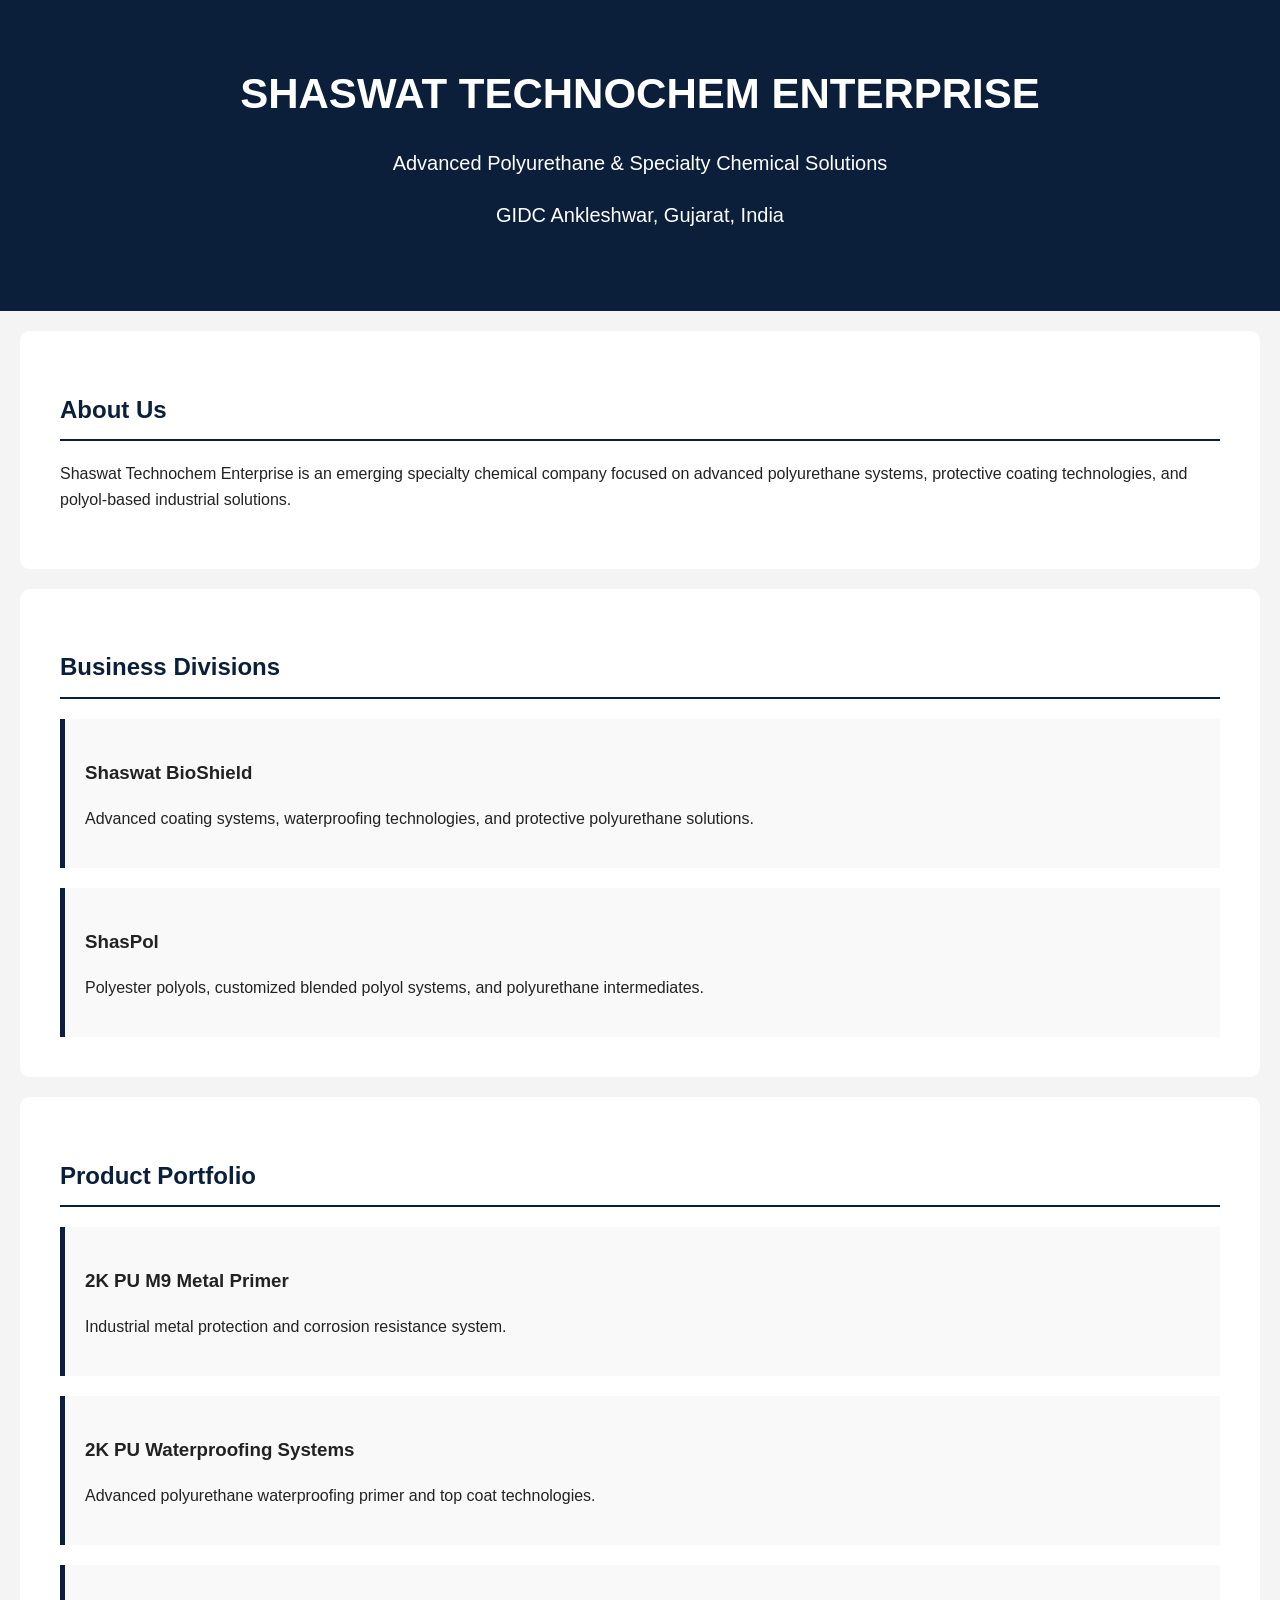
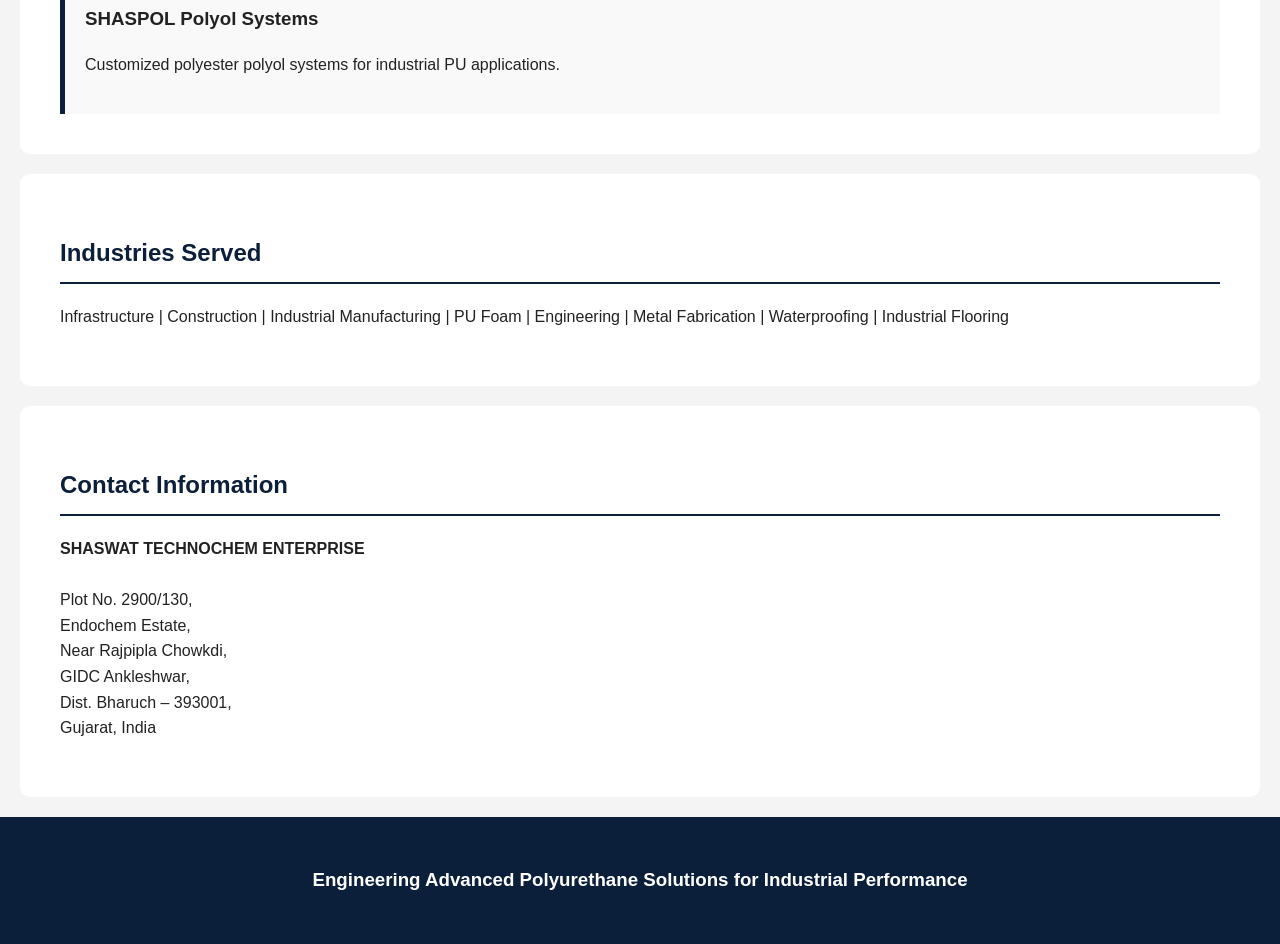
==== index.html @ c18d3f1e "Create index.html" ====
<!DOCTYPE html>
<html lang="en">
<head>
<meta charset="UTF-8">
<meta name="viewport" content="width=device-width, initial-scale=1.0">
<title>SHASWAT TECHNOCHEM ENTERPRISE</title>

<style>

body{
font-family:Arial,sans-serif;
margin:0;
padding:0;
background:#f4f4f4;
color:#222;
line-height:1.6;
}

header{
background:#0b1f3a;
color:white;
padding:60px 20px;
text-align:center;
}

header h1{
font-size:42px;
margin:0;
}

header p{
font-size:20px;
}

section{
background:white;
margin:20px;
padding:40px;
border-radius:10px;
}

h2{
color:#0b1f3a;
border-bottom:2px solid #0b1f3a;
padding-bottom:10px;
}

.card{
background:#f9f9f9;
padding:20px;
margin-top:20px;
border-left:5px solid #0b1f3a;
}

footer{
background:#0b1f3a;
color:white;
text-align:center;
padding:30px;
margin-top:20px;
}

</style>
</head>

<body>

<header>
<h1>SHASWAT TECHNOCHEM ENTERPRISE</h1>
<p>Advanced Polyurethane & Specialty Chemical Solutions</p>
<p>GIDC Ankleshwar, Gujarat, India</p>
</header>

<section>

<h2>About Us</h2>

<p>
Shaswat Technochem Enterprise is an emerging specialty chemical company focused on advanced polyurethane systems, protective coating technologies, and polyol-based industrial solutions.
</p>

</section>

<section>

<h2>Business Divisions</h2>

<div class="card">
<h3>Shaswat BioShield</h3>
<p>Advanced coating systems, waterproofing technologies, and protective polyurethane solutions.</p>
</div>

<div class="card">
<h3>ShasPol</h3>
<p>Polyester polyols, customized blended polyol systems, and polyurethane intermediates.</p>
</div>

</section>

<section>

<h2>Product Portfolio</h2>

<div class="card">
<h3>2K PU M9 Metal Primer</h3>
<p>Industrial metal protection and corrosion resistance system.</p>
</div>

<div class="card">
<h3>2K PU Waterproofing Systems</h3>
<p>Advanced polyurethane waterproofing primer and top coat technologies.</p>
</div>

<div class="card">
<h3>SHASPOL Polyol Systems</h3>
<p>Customized polyester polyol systems for industrial PU applications.</p>
</div>

</section>

<section>

<h2>Industries Served</h2>

<p>
Infrastructure | Construction | Industrial Manufacturing | PU Foam | Engineering | Metal Fabrication | Waterproofing | Industrial Flooring
</p>

</section>

<section>

<h2>Contact Information</h2>

<p>
<strong>SHASWAT TECHNOCHEM ENTERPRISE</strong><br><br>

Plot No. 2900/130,<br>
Endochem Estate,<br>
Near Rajpipla Chowkdi,<br>
GIDC Ankleshwar,<br>
Dist. Bharuch – 393001,<br>
Gujarat, India
</p>

</section>

<footer>

<h3>Engineering Advanced Polyurethane Solutions for Industrial Performance</h3>

</footer>

</body>
</html>
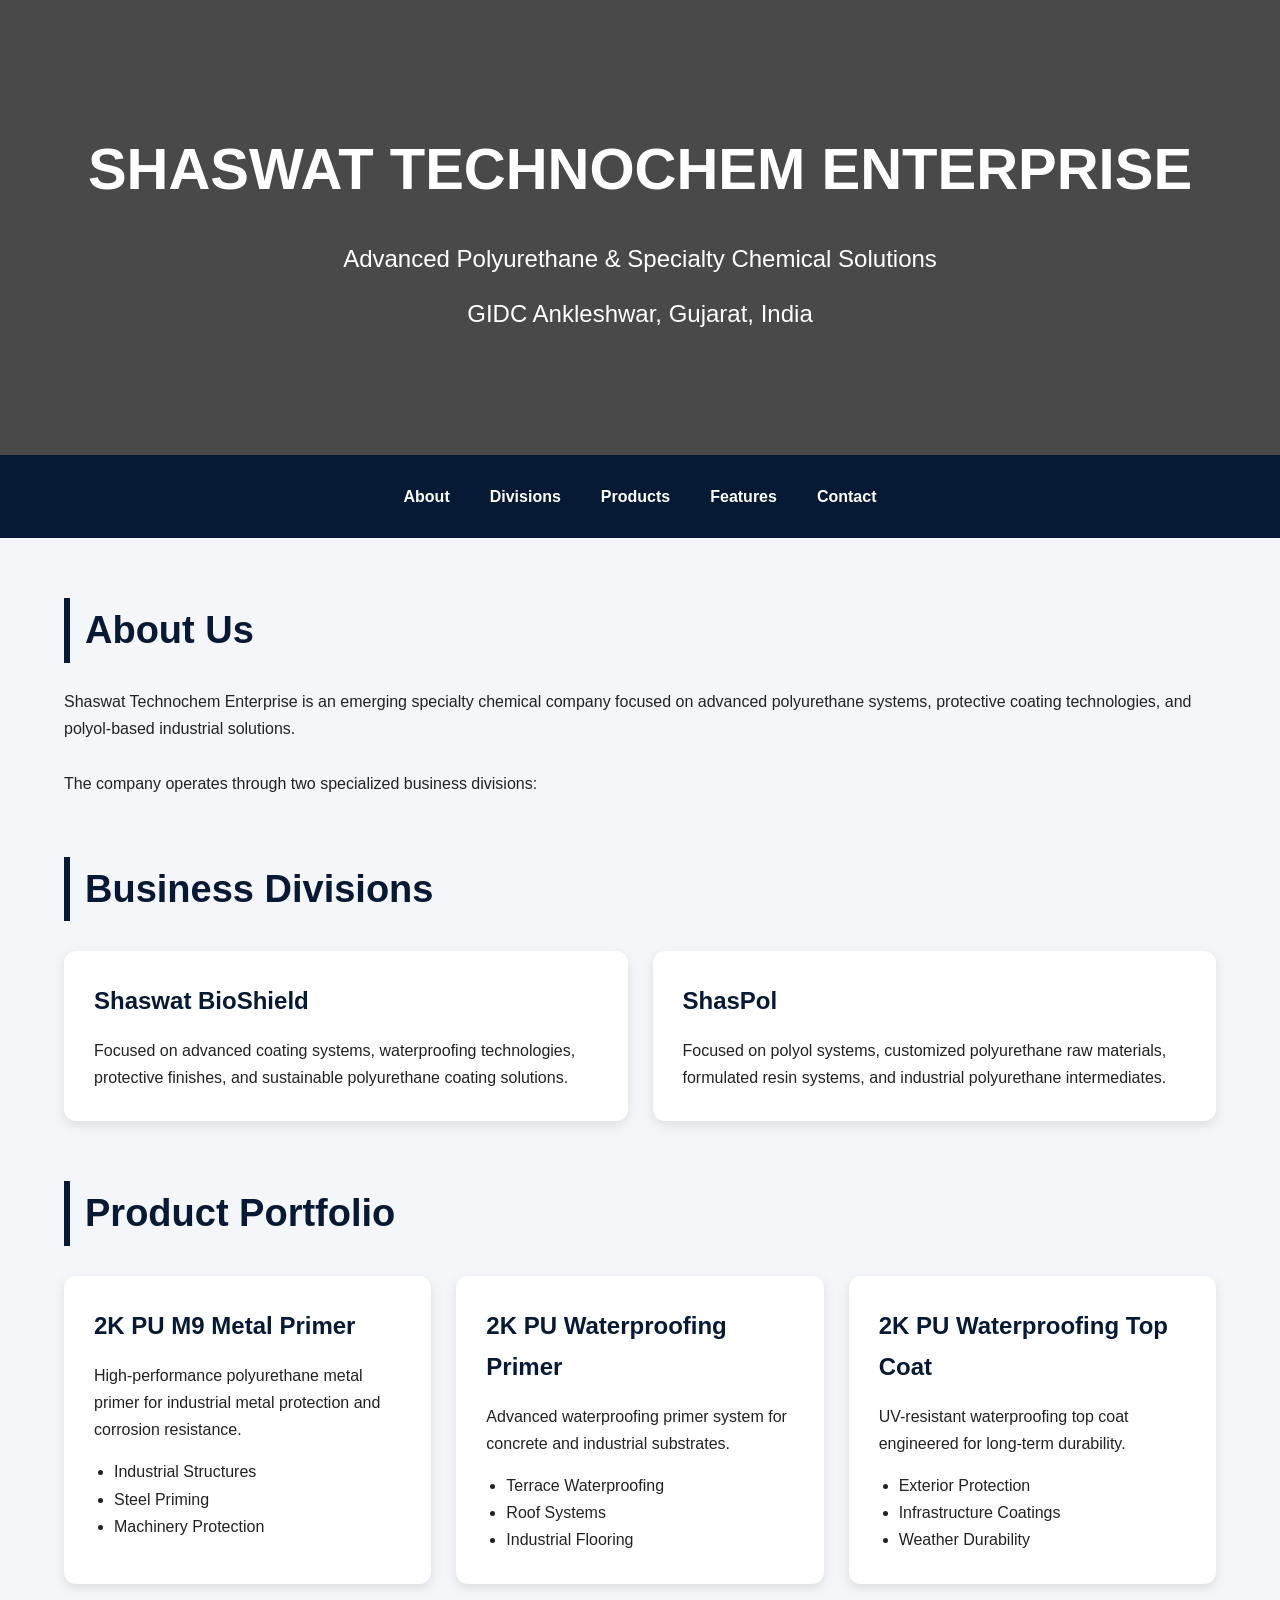
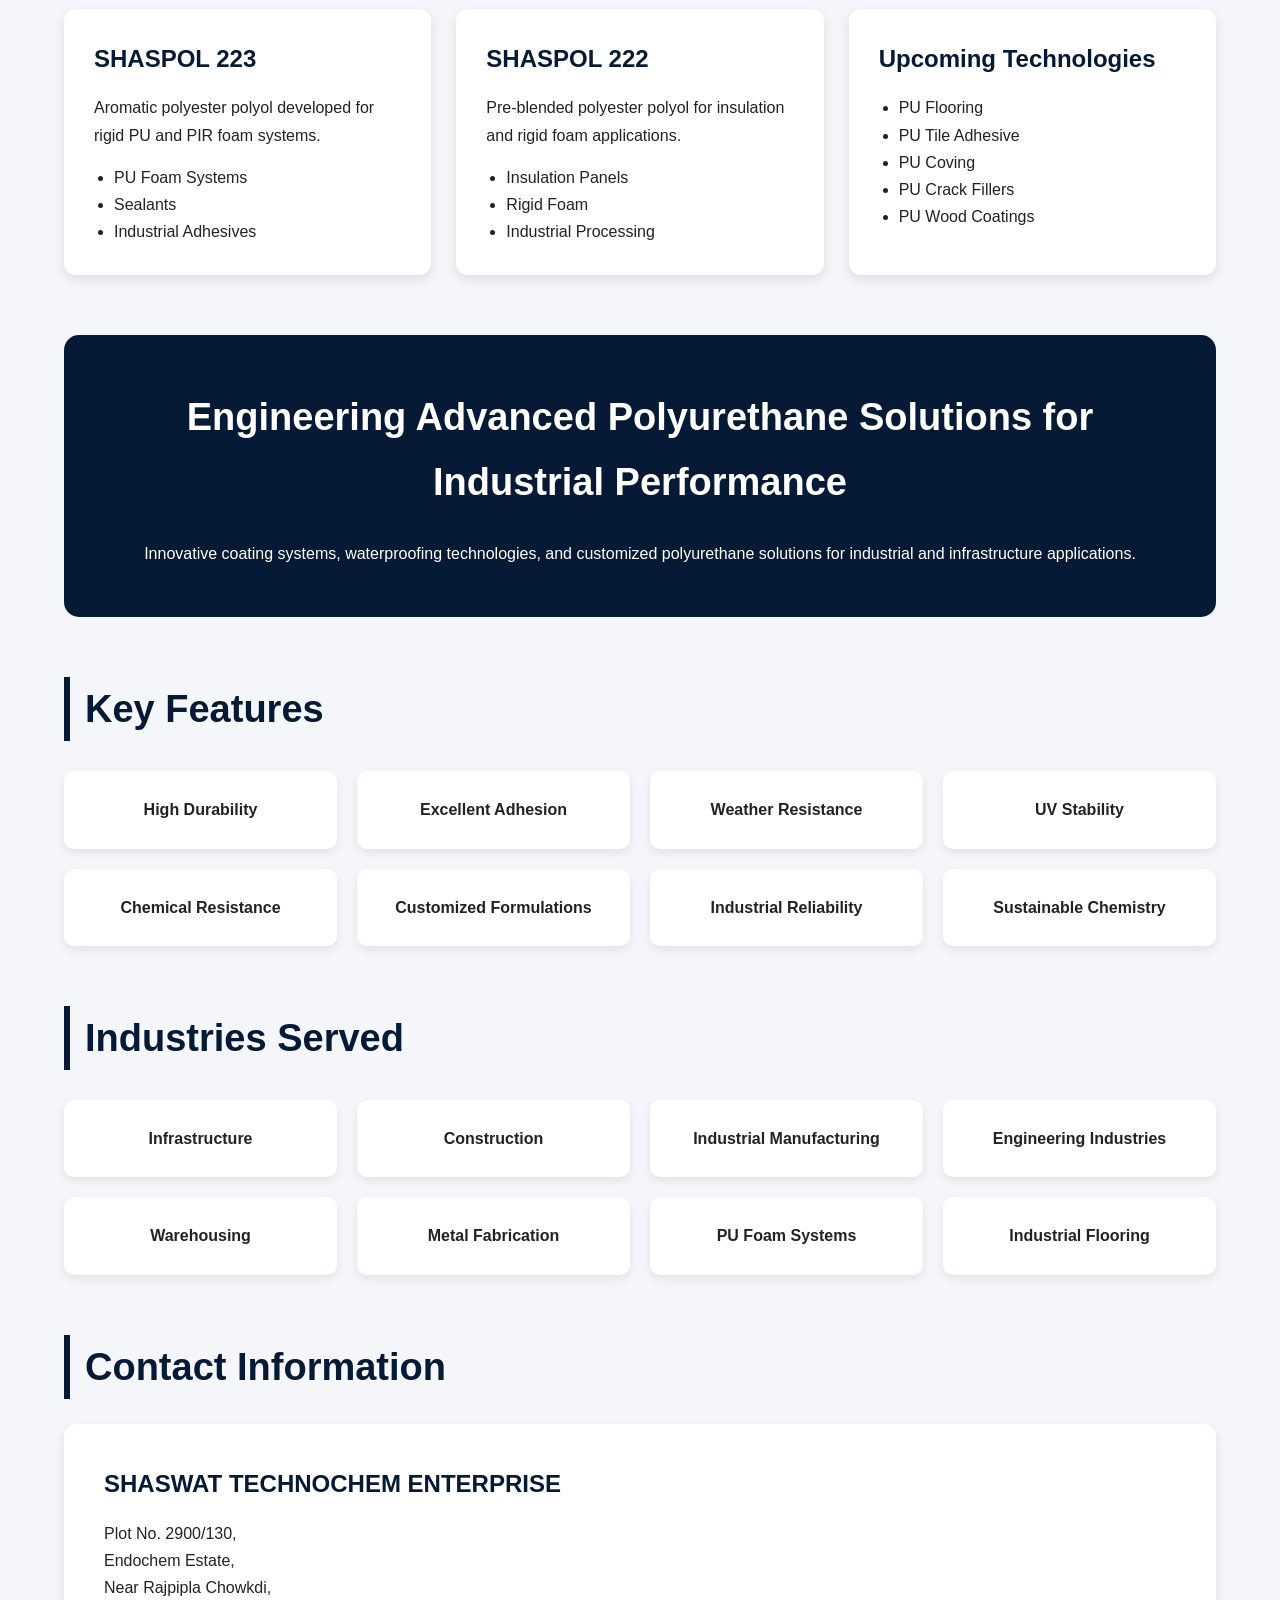
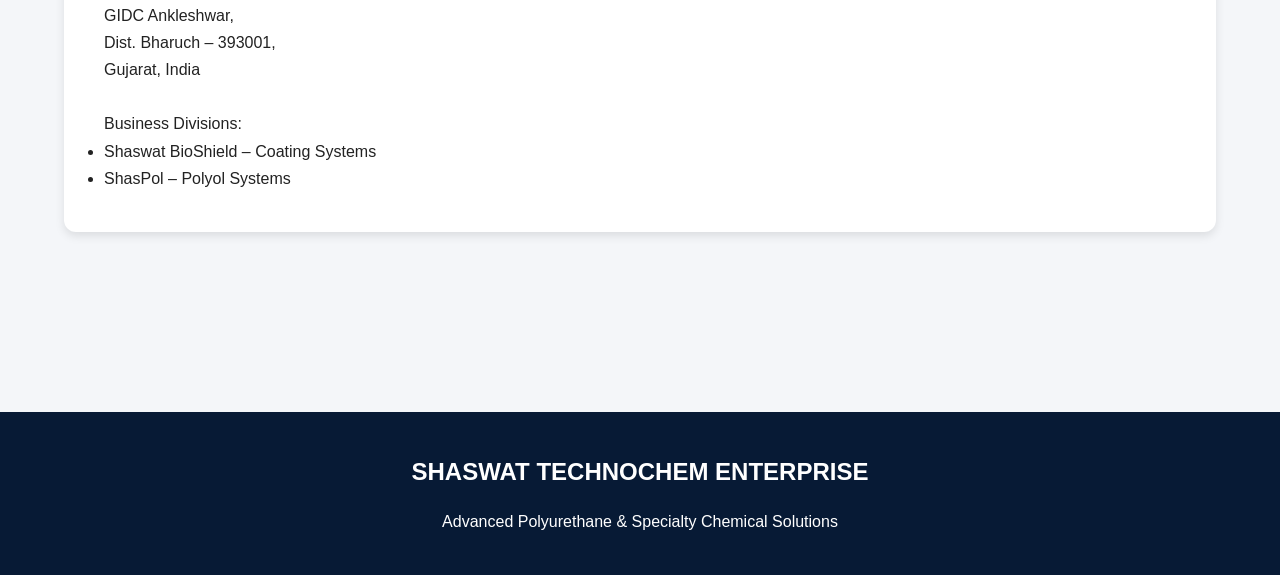
==== commit 81399580: "index.html" ====
--- a/index.html
+++ b/index.html
@@ -3,61 +3,193 @@
 <head>
 <meta charset="UTF-8">
 <meta name="viewport" content="width=device-width, initial-scale=1.0">
+
 <title>SHASWAT TECHNOCHEM ENTERPRISE</title>
 
 <style>
 
-body{
-font-family:Arial,sans-serif;
+*{
 margin:0;
 padding:0;
-background:#f4f4f4;
+box-sizing:border-box;
+}
+
+body{
+font-family:Arial, sans-serif;
+background:#f4f6f9;
 color:#222;
-line-height:1.6;
+line-height:1.7;
 }
 
 header{
-background:#0b1f3a;
-color:white;
-padding:60px 20px;
+background:linear-gradient(rgba(0,0,0,0.7), rgba(0,0,0,0.7)),
+url('https://images.unsplash.com/photo-1565043589221-1a6fd9ae45c7?q=80&w=1600&auto=format&fit=crop');
+background-size:cover;
+background-position:center;
+color:white;
+padding:120px 20px;
 text-align:center;
 }
 
 header h1{
-font-size:42px;
-margin:0;
+font-size:58px;
+font-weight:bold;
+margin-bottom:20px;
 }
 
 header p{
-font-size:20px;
+font-size:24px;
+margin-top:15px;
+}
+
+nav{
+background:#071a35;
+padding:18px;
+position:sticky;
+top:0;
+z-index:1000;
+}
+
+nav ul{
+display:flex;
+justify-content:center;
+list-style:none;
+flex-wrap:wrap;
+}
+
+nav ul li{
+margin:10px 20px;
+}
+
+nav ul li a{
+color:white;
+text-decoration:none;
+font-weight:bold;
+font-size:16px;
+transition:0.3s;
+}
+
+nav ul li a:hover{
+color:#00b4ff;
+}
+
+.container{
+width:90%;
+max-width:1300px;
+margin:auto;
+padding:60px 0;
 }
 
 section{
+margin-bottom:60px;
+}
+
+h2{
+font-size:38px;
+color:#071a35;
+margin-bottom:25px;
+border-left:6px solid #071a35;
+padding-left:15px;
+}
+
+h3{
+color:#071a35;
+margin-bottom:15px;
+font-size:24px;
+}
+
+.card-grid{
+display:grid;
+grid-template-columns:repeat(auto-fit,minmax(320px,1fr));
+gap:25px;
+margin-top:30px;
+}
+
+.card{
 background:white;
-margin:20px;
+padding:30px;
+border-radius:12px;
+box-shadow:0 4px 12px rgba(0,0,0,0.1);
+transition:0.3s;
+}
+
+.card:hover{
+transform:translateY(-5px);
+}
+
+.card ul{
+padding-left:20px;
+margin-top:15px;
+}
+
+.highlight{
+background:#071a35;
+color:white;
+padding:50px;
+border-radius:15px;
+text-align:center;
+}
+
+.highlight h2{
+color:white;
+border:none;
+padding:0;
+}
+
+.features{
+display:grid;
+grid-template-columns:repeat(auto-fit,minmax(220px,1fr));
+gap:20px;
+margin-top:30px;
+}
+
+.feature-box{
+background:white;
+padding:25px;
+border-radius:10px;
+text-align:center;
+box-shadow:0 4px 10px rgba(0,0,0,0.08);
+font-weight:bold;
+}
+
+.contact-box{
+background:white;
 padding:40px;
-border-radius:10px;
+border-radius:12px;
+box-shadow:0 4px 10px rgba(0,0,0,0.1);
+}
+
+footer{
+background:#071a35;
+color:white;
+text-align:center;
+padding:40px 20px;
+margin-top:60px;
+}
+
+footer h3{
+color:white;
+margin-bottom:15px;
+}
+
+@media(max-width:768px){
+
+header{
+padding:80px 20px;
+}
+
+header h1{
+font-size:36px;
+}
+
+header p{
+font-size:18px;
 }
 
 h2{
-color:#0b1f3a;
-border-bottom:2px solid #0b1f3a;
-padding-bottom:10px;
-}
-
-.card{
-background:#f9f9f9;
-padding:20px;
-margin-top:20px;
-border-left:5px solid #0b1f3a;
-}
-
-footer{
-background:#0b1f3a;
-color:white;
-text-align:center;
-padding:30px;
-margin-top:20px;
+font-size:30px;
+}
+
 }
 
 </style>
@@ -66,74 +198,250 @@
 <body>
 
 <header>
+
 <h1>SHASWAT TECHNOCHEM ENTERPRISE</h1>
+
 <p>Advanced Polyurethane & Specialty Chemical Solutions</p>
+
 <p>GIDC Ankleshwar, Gujarat, India</p>
+
 </header>
 
+<nav>
+
+<ul>
+<li><a href="#about">About</a></li>
+<li><a href="#divisions">Divisions</a></li>
+<li><a href="#products">Products</a></li>
+<li><a href="#features">Features</a></li>
+<li><a href="#contact">Contact</a></li>
+</ul>
+
+</nav>
+
+<div class="container">
+
+<section id="about">
+
+<h2>About Us</h2>
+
+<p>
+Shaswat Technochem Enterprise is an emerging specialty chemical company focused on advanced polyurethane systems, protective coating technologies, and polyol-based industrial solutions.
+</p>
+
+<br>
+
+<p>
+The company operates through two specialized business divisions:
+</p>
+
+</section>
+
+<section id="divisions">
+
+<h2>Business Divisions</h2>
+
+<div class="card-grid">
+
+<div class="card">
+
+<h3>Shaswat BioShield</h3>
+
+<p>
+Focused on advanced coating systems, waterproofing technologies, protective finishes, and sustainable polyurethane coating solutions.
+</p>
+
+</div>
+
+<div class="card">
+
+<h3>ShasPol</h3>
+
+<p>
+Focused on polyol systems, customized polyurethane raw materials, formulated resin systems, and industrial polyurethane intermediates.
+</p>
+
+</div>
+
+</div>
+
+</section>
+
+<section id="products">
+
+<h2>Product Portfolio</h2>
+
+<div class="card-grid">
+
+<div class="card">
+
+<h3>2K PU M9 Metal Primer</h3>
+
+<p>
+High-performance polyurethane metal primer for industrial metal protection and corrosion resistance.
+</p>
+
+<ul>
+<li>Industrial Structures</li>
+<li>Steel Priming</li>
+<li>Machinery Protection</li>
+</ul>
+
+</div>
+
+<div class="card">
+
+<h3>2K PU Waterproofing Primer</h3>
+
+<p>
+Advanced waterproofing primer system for concrete and industrial substrates.
+</p>
+
+<ul>
+<li>Terrace Waterproofing</li>
+<li>Roof Systems</li>
+<li>Industrial Flooring</li>
+</ul>
+
+</div>
+
+<div class="card">
+
+<h3>2K PU Waterproofing Top Coat</h3>
+
+<p>
+UV-resistant waterproofing top coat engineered for long-term durability.
+</p>
+
+<ul>
+<li>Exterior Protection</li>
+<li>Infrastructure Coatings</li>
+<li>Weather Durability</li>
+</ul>
+
+</div>
+
+<div class="card">
+
+<h3>SHASPOL 223</h3>
+
+<p>
+Aromatic polyester polyol developed for rigid PU and PIR foam systems.
+</p>
+
+<ul>
+<li>PU Foam Systems</li>
+<li>Sealants</li>
+<li>Industrial Adhesives</li>
+</ul>
+
+</div>
+
+<div class="card">
+
+<h3>SHASPOL 222</h3>
+
+<p>
+Pre-blended polyester polyol for insulation and rigid foam applications.
+</p>
+
+<ul>
+<li>Insulation Panels</li>
+<li>Rigid Foam</li>
+<li>Industrial Processing</li>
+</ul>
+
+</div>
+
+<div class="card">
+
+<h3>Upcoming Technologies</h3>
+
+<ul>
+<li>PU Flooring</li>
+<li>PU Tile Adhesive</li>
+<li>PU Coving</li>
+<li>PU Crack Fillers</li>
+<li>PU Wood Coatings</li>
+</ul>
+
+</div>
+
+</div>
+
+</section>
+
+<section class="highlight">
+
+<h2>Engineering Advanced Polyurethane Solutions for Industrial Performance</h2>
+
+<p>
+Innovative coating systems, waterproofing technologies, and customized polyurethane solutions for industrial and infrastructure applications.
+</p>
+
+</section>
+
+<section id="features">
+
+<h2>Key Features</h2>
+
+<div class="features">
+
+<div class="feature-box">High Durability</div>
+
+<div class="feature-box">Excellent Adhesion</div>
+
+<div class="feature-box">Weather Resistance</div>
+
+<div class="feature-box">UV Stability</div>
+
+<div class="feature-box">Chemical Resistance</div>
+
+<div class="feature-box">Customized Formulations</div>
+
+<div class="feature-box">Industrial Reliability</div>
+
+<div class="feature-box">Sustainable Chemistry</div>
+
+</div>
+
+</section>
+
 <section>
 
-<h2>About Us</h2>
-
-<p>
-Shaswat Technochem Enterprise is an emerging specialty chemical company focused on advanced polyurethane systems, protective coating technologies, and polyol-based industrial solutions.
-</p>
-
-</section>
-
-<section>
-
-<h2>Business Divisions</h2>
-
-<div class="card">
-<h3>Shaswat BioShield</h3>
-<p>Advanced coating systems, waterproofing technologies, and protective polyurethane solutions.</p>
-</div>
-
-<div class="card">
-<h3>ShasPol</h3>
-<p>Polyester polyols, customized blended polyol systems, and polyurethane intermediates.</p>
-</div>
-
-</section>
-
-<section>
-
-<h2>Product Portfolio</h2>
-
-<div class="card">
-<h3>2K PU M9 Metal Primer</h3>
-<p>Industrial metal protection and corrosion resistance system.</p>
-</div>
-
-<div class="card">
-<h3>2K PU Waterproofing Systems</h3>
-<p>Advanced polyurethane waterproofing primer and top coat technologies.</p>
-</div>
-
-<div class="card">
-<h3>SHASPOL Polyol Systems</h3>
-<p>Customized polyester polyol systems for industrial PU applications.</p>
-</div>
-
-</section>
-
-<section>
-
 <h2>Industries Served</h2>
 
-<p>
-Infrastructure | Construction | Industrial Manufacturing | PU Foam | Engineering | Metal Fabrication | Waterproofing | Industrial Flooring
-</p>
-
-</section>
-
-<section>
+<div class="features">
+
+<div class="feature-box">Infrastructure</div>
+
+<div class="feature-box">Construction</div>
+
+<div class="feature-box">Industrial Manufacturing</div>
+
+<div class="feature-box">Engineering Industries</div>
+
+<div class="feature-box">Warehousing</div>
+
+<div class="feature-box">Metal Fabrication</div>
+
+<div class="feature-box">PU Foam Systems</div>
+
+<div class="feature-box">Industrial Flooring</div>
+
+</div>
+
+</section>
+
+<section id="contact">
 
 <h2>Contact Information</h2>
 
-<p>
-<strong>SHASWAT TECHNOCHEM ENTERPRISE</strong><br><br>
+<div class="contact-box">
+
+<h3>SHASWAT TECHNOCHEM ENTERPRISE</h3>
+
+<p>
 
 Plot No. 2900/130,<br>
 Endochem Estate,<br>
@@ -141,13 +449,33 @@
 GIDC Ankleshwar,<br>
 Dist. Bharuch – 393001,<br>
 Gujarat, India
-</p>
-
-</section>
+
+</p>
+
+<br>
+
+<p>
+Business Divisions:
+</p>
+
+<ul>
+<li>Shaswat BioShield – Coating Systems</li>
+<li>ShasPol – Polyol Systems</li>
+</ul>
+
+</div>
+
+</section>
+
+</div>
 
 <footer>
 
-<h3>Engineering Advanced Polyurethane Solutions for Industrial Performance</h3>
+<h3>SHASWAT TECHNOCHEM ENTERPRISE</h3>
+
+<p>
+Advanced Polyurethane & Specialty Chemical Solutions
+</p>
 
 </footer>
 
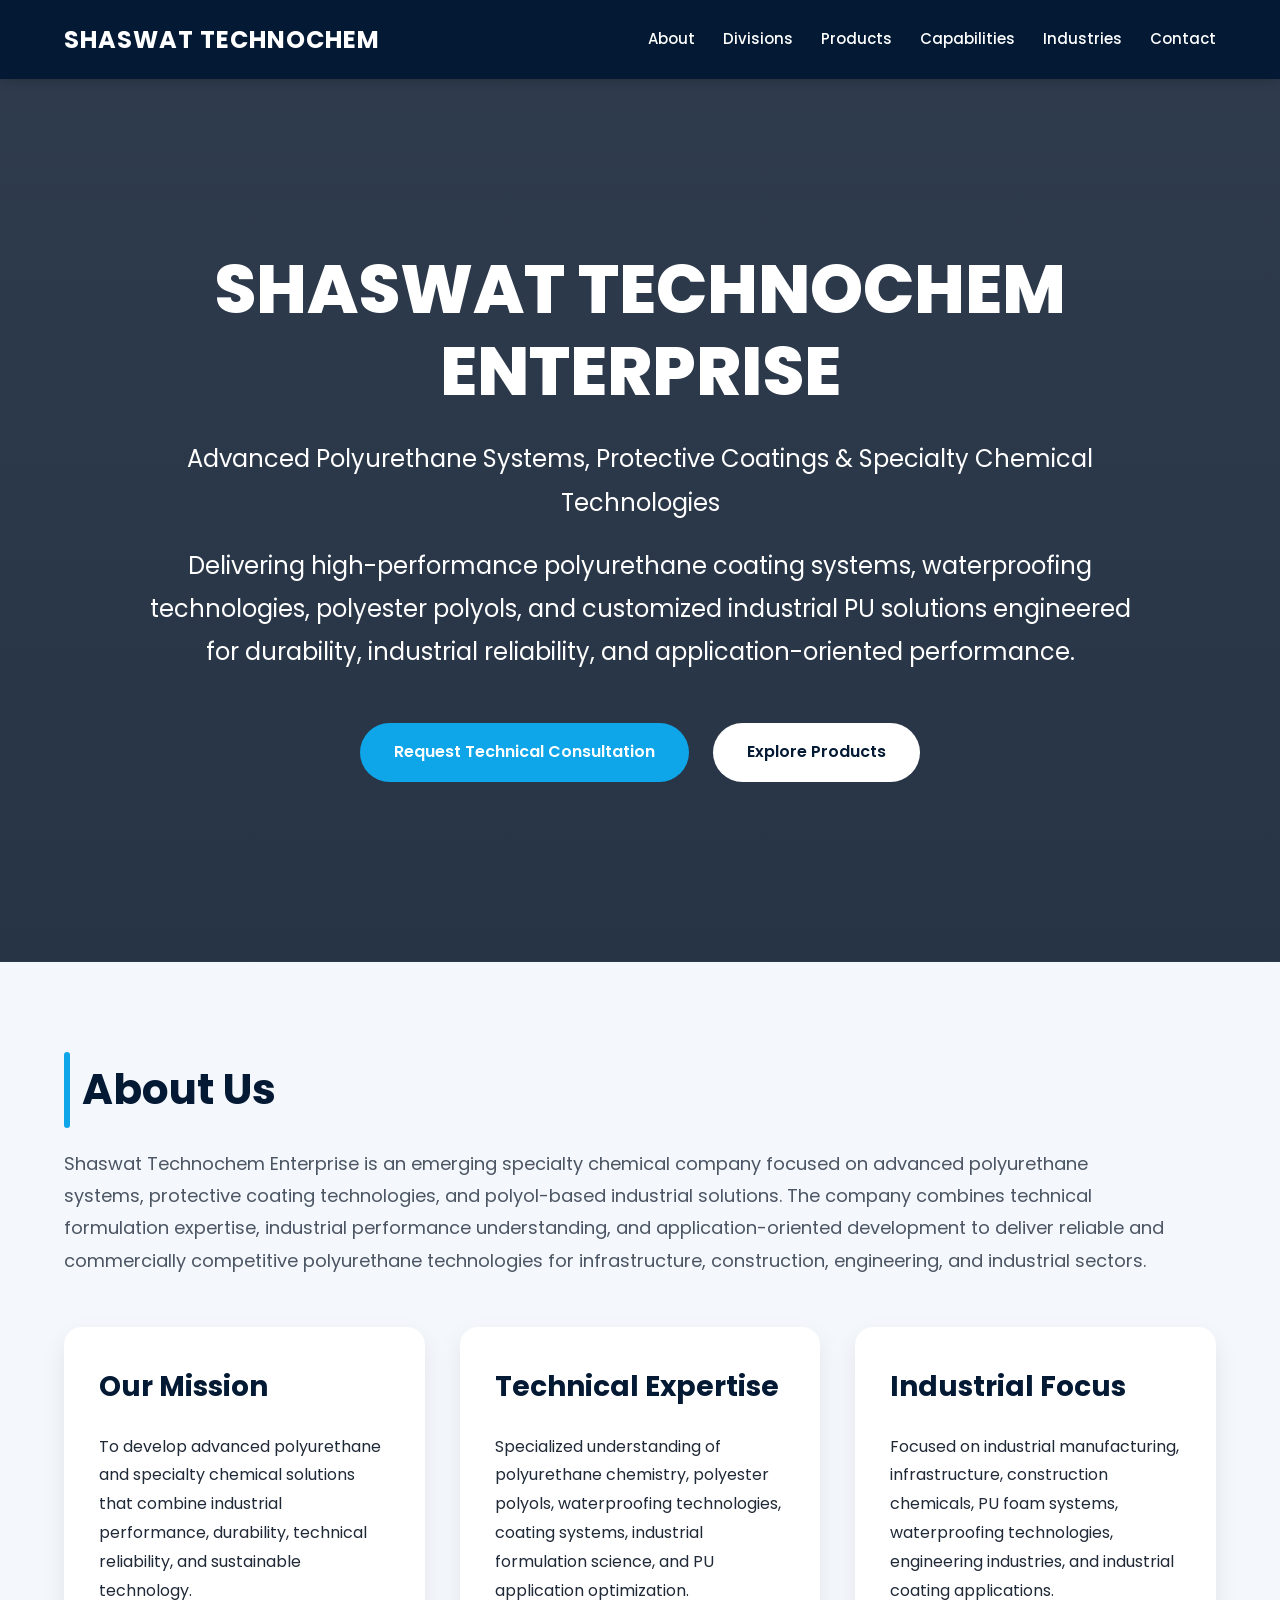
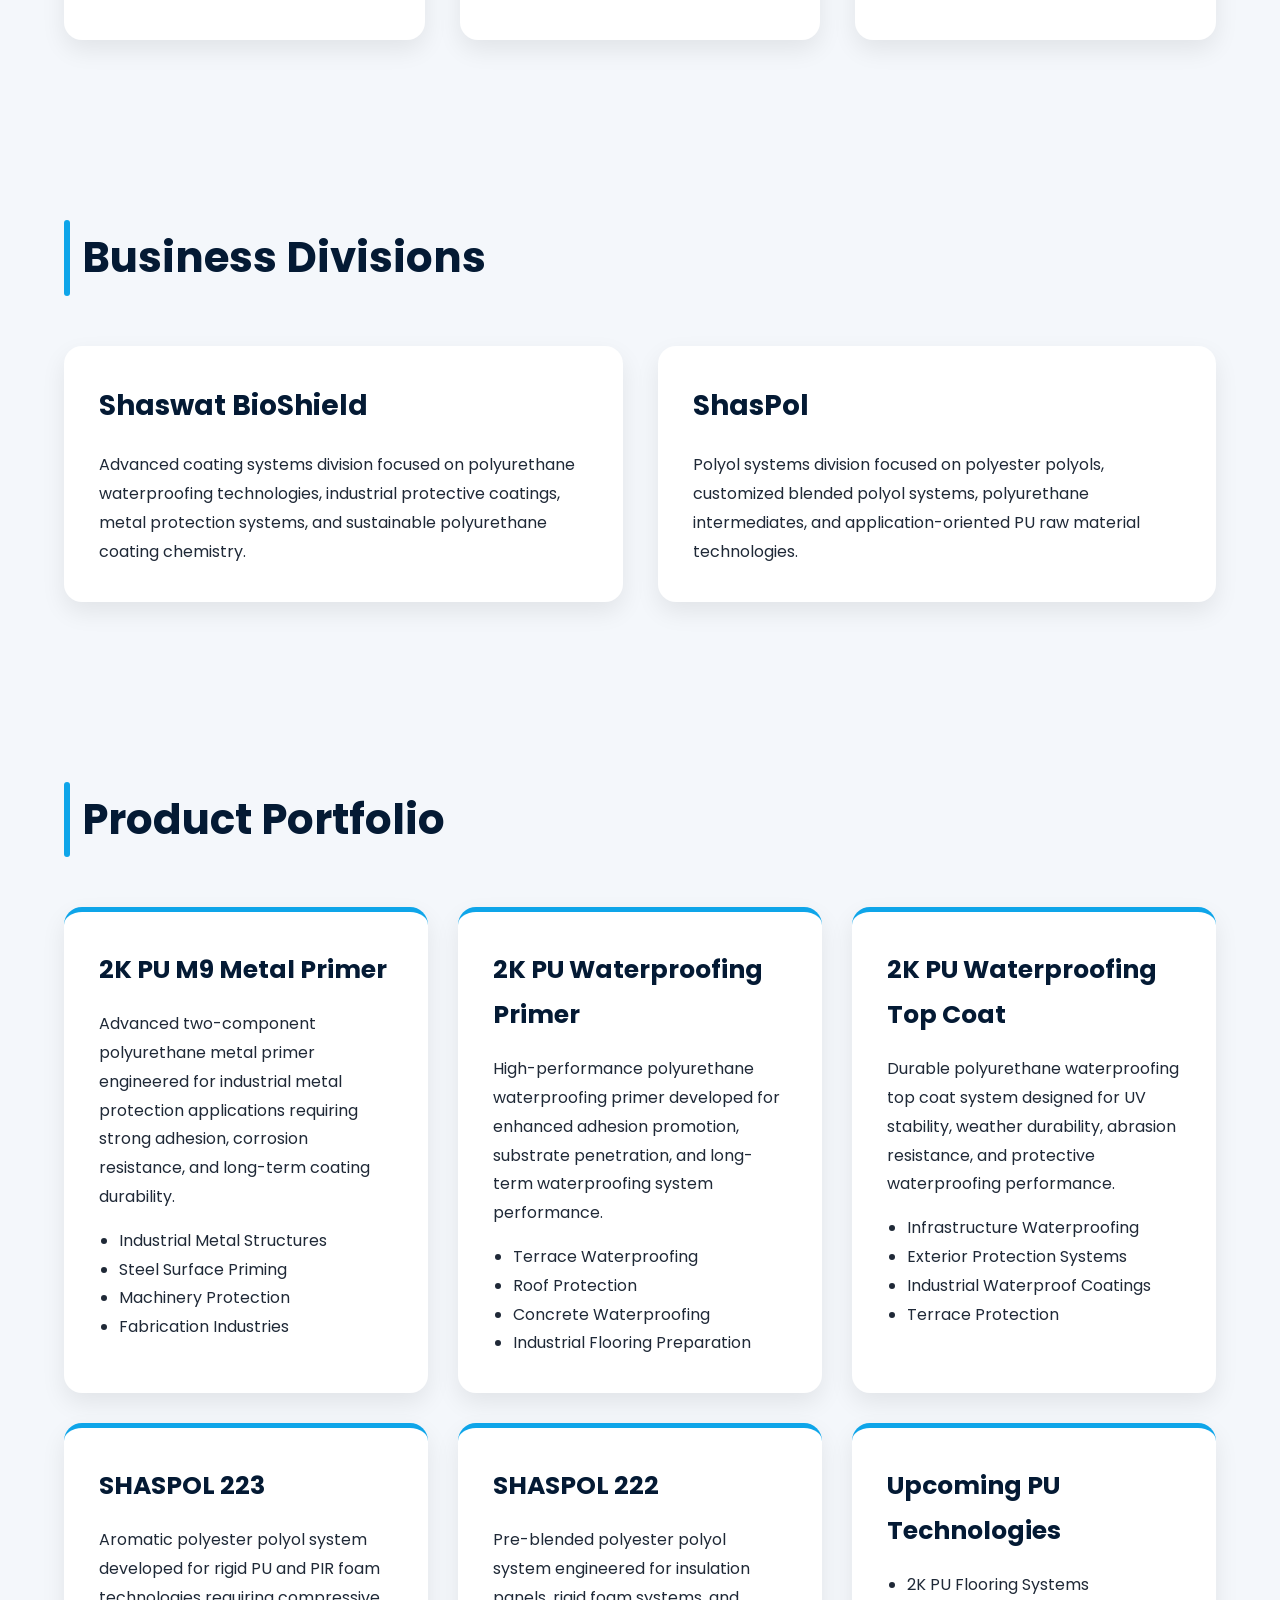
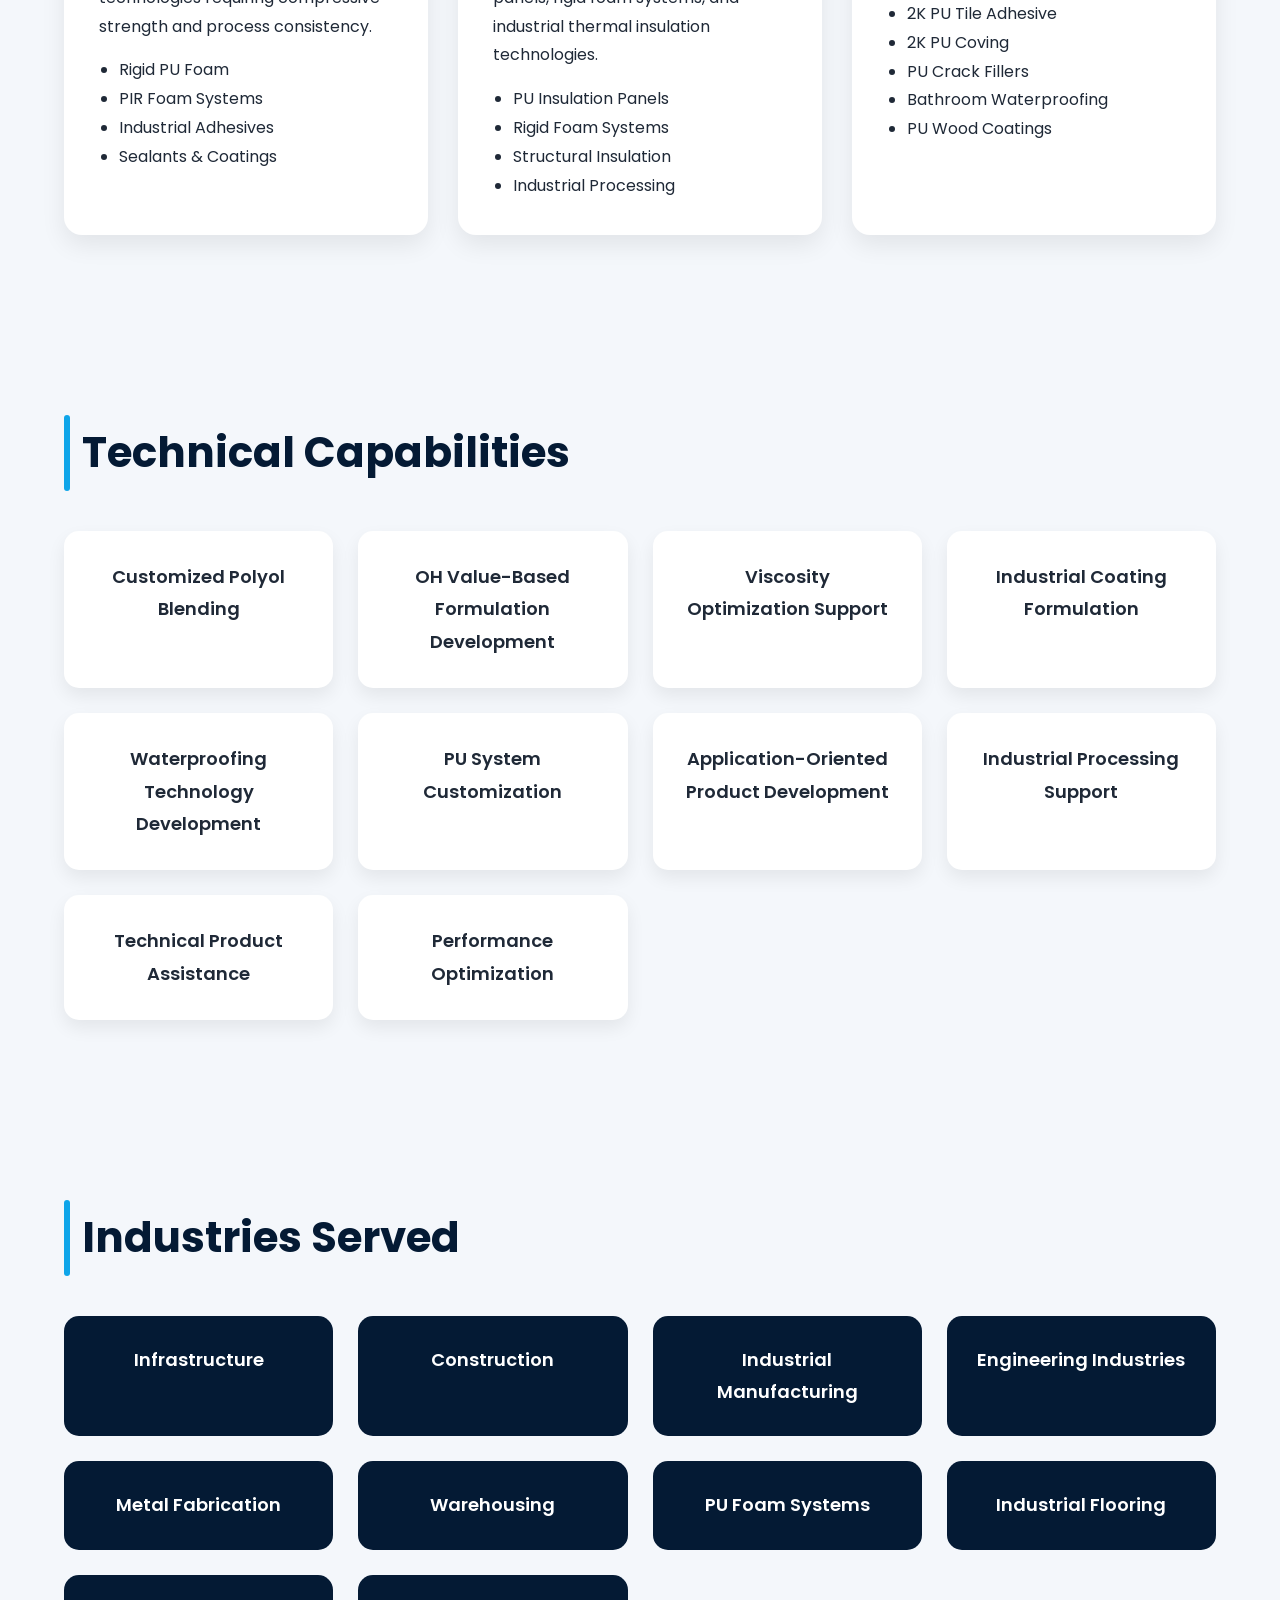
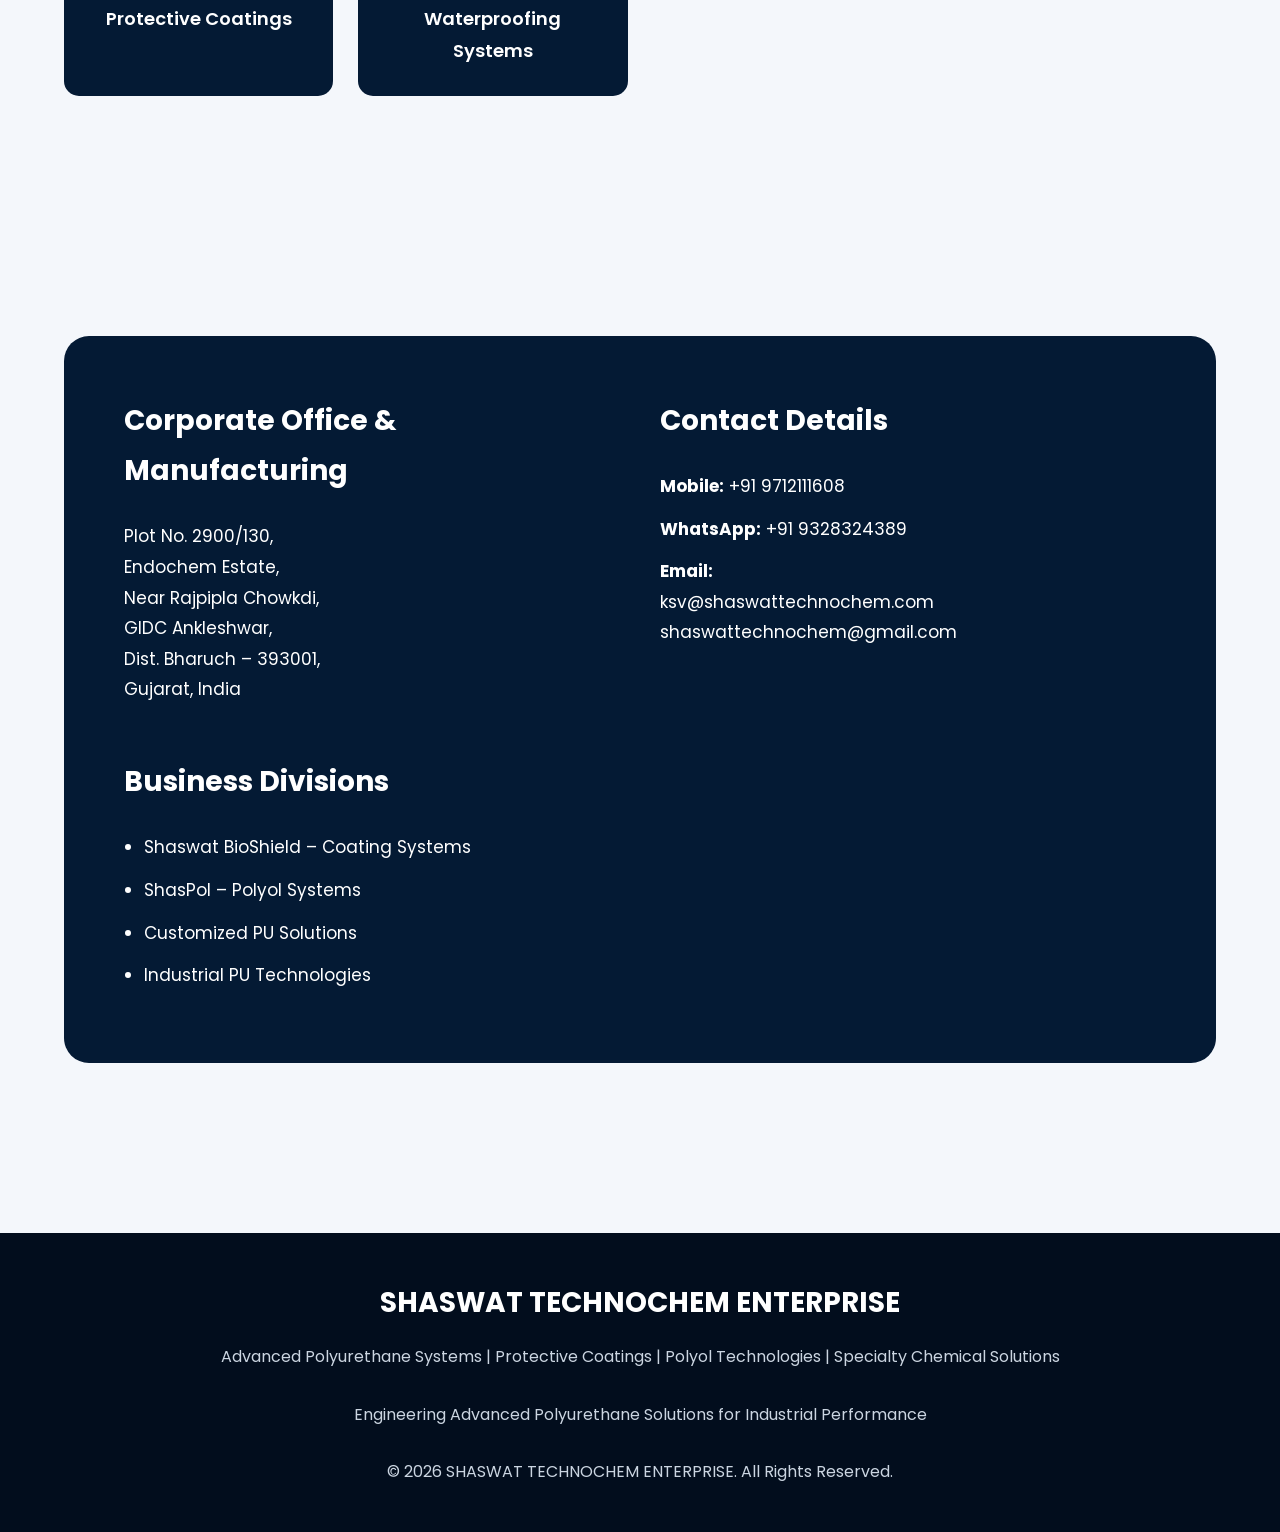
==== commit 71209a25: "index.html" ====
--- a/index.html
+++ b/index.html
@@ -1,10 +1,18 @@
 <!DOCTYPE html>
 <html lang="en">
 <head>
+
 <meta charset="UTF-8">
 <meta name="viewport" content="width=device-width, initial-scale=1.0">
 
 <title>SHASWAT TECHNOCHEM ENTERPRISE</title>
+
+<meta name="description" content="Advanced Polyurethane & Specialty Chemical Solutions">
+
+<link rel="preconnect" href="https://fonts.googleapis.com">
+<link rel="preconnect" href="https://fonts.gstatic.com" crossorigin>
+
+<link href="https://fonts.googleapis.com/css2?family=Poppins:wght@300;400;500;600;700;800&display=swap" rel="stylesheet">
 
 <style>
 
@@ -12,254 +20,489 @@
 margin:0;
 padding:0;
 box-sizing:border-box;
+scroll-behavior:smooth;
 }
 
 body{
-font-family:Arial, sans-serif;
-background:#f4f6f9;
-color:#222;
-line-height:1.7;
-}
-
-header{
-background:linear-gradient(rgba(0,0,0,0.7), rgba(0,0,0,0.7)),
+font-family:'Poppins',sans-serif;
+background:#f4f7fb;
+color:#1f2937;
+line-height:1.8;
+}
+
+.container{
+width:90%;
+max-width:1400px;
+margin:auto;
+}
+
+/* NAVBAR */
+
+nav{
+background:#041a34;
+position:sticky;
+top:0;
+z-index:1000;
+box-shadow:0 2px 10px rgba(0,0,0,0.2);
+}
+
+.nav-container{
+display:flex;
+justify-content:space-between;
+align-items:center;
+padding:18px 0;
+}
+
+.logo{
+color:#fff;
+font-size:24px;
+font-weight:700;
+letter-spacing:1px;
+}
+
+nav ul{
+display:flex;
+list-style:none;
+flex-wrap:wrap;
+}
+
+nav ul li{
+margin-left:28px;
+}
+
+nav ul li a{
+color:white;
+text-decoration:none;
+font-weight:500;
+transition:0.3s;
+font-size:15px;
+}
+
+nav ul li a:hover{
+color:#38bdf8;
+}
+
+/* HERO */
+
+.hero{
+background:
+linear-gradient(rgba(3,18,38,0.82),rgba(3,18,38,0.85)),
 url('https://images.unsplash.com/photo-1565043589221-1a6fd9ae45c7?q=80&w=1600&auto=format&fit=crop');
+
 background-size:cover;
 background-position:center;
 color:white;
-padding:120px 20px;
+padding:170px 20px;
 text-align:center;
 }
 
-header h1{
-font-size:58px;
-font-weight:bold;
+.hero h1{
+font-size:68px;
+font-weight:800;
+line-height:1.2;
+margin-bottom:25px;
+}
+
+.hero p{
+font-size:24px;
+max-width:1000px;
+margin:auto;
 margin-bottom:20px;
 }
 
-header p{
-font-size:24px;
-margin-top:15px;
-}
-
-nav{
-background:#071a35;
-padding:18px;
-position:sticky;
+.hero-buttons{
+margin-top:40px;
+}
+
+.btn{
+display:inline-block;
+padding:15px 34px;
+margin:10px;
+text-decoration:none;
+border-radius:50px;
+font-weight:600;
+transition:0.3s;
+}
+
+.btn-primary{
+background:#0ea5e9;
+color:white;
+}
+
+.btn-primary:hover{
+background:#0284c7;
+transform:translateY(-3px);
+}
+
+.btn-secondary{
+background:white;
+color:#041a34;
+}
+
+.btn-secondary:hover{
+background:#e5e7eb;
+transform:translateY(-3px);
+}
+
+/* SECTIONS */
+
+section{
+padding:90px 0;
+}
+
+.section-title{
+font-size:42px;
+font-weight:700;
+color:#041a34;
+margin-bottom:20px;
+position:relative;
+padding-left:18px;
+}
+
+.section-title::before{
+content:'';
+position:absolute;
+left:0;
 top:0;
-z-index:1000;
-}
-
-nav ul{
-display:flex;
-justify-content:center;
-list-style:none;
-flex-wrap:wrap;
-}
-
-nav ul li{
-margin:10px 20px;
-}
-
-nav ul li a{
-color:white;
-text-decoration:none;
-font-weight:bold;
-font-size:16px;
+height:100%;
+width:6px;
+background:#0ea5e9;
+border-radius:10px;
+}
+
+.section-subtitle{
+font-size:18px;
+color:#4b5563;
+margin-bottom:40px;
+max-width:1100px;
+}
+
+.about-grid{
+display:grid;
+grid-template-columns:repeat(auto-fit,minmax(350px,1fr));
+gap:35px;
+margin-top:50px;
+}
+
+.info-card{
+background:white;
+padding:35px;
+border-radius:18px;
+box-shadow:0 10px 25px rgba(0,0,0,0.08);
 transition:0.3s;
 }
 
-nav ul li a:hover{
-color:#00b4ff;
-}
-
-.container{
-width:90%;
-max-width:1300px;
-margin:auto;
-padding:60px 0;
-}
-
-section{
-margin-bottom:60px;
-}
-
-h2{
-font-size:38px;
-color:#071a35;
-margin-bottom:25px;
-border-left:6px solid #071a35;
-padding-left:15px;
-}
-
-h3{
-color:#071a35;
-margin-bottom:15px;
-font-size:24px;
-}
-
-.card-grid{
+.info-card:hover{
+transform:translateY(-6px);
+}
+
+.info-card h3{
+font-size:28px;
+margin-bottom:20px;
+color:#041a34;
+}
+
+.product-grid{
 display:grid;
 grid-template-columns:repeat(auto-fit,minmax(320px,1fr));
+gap:30px;
+margin-top:50px;
+}
+
+.product-card{
+background:white;
+padding:35px;
+border-radius:18px;
+box-shadow:0 10px 25px rgba(0,0,0,0.08);
+transition:0.3s;
+border-top:5px solid #0ea5e9;
+}
+
+.product-card:hover{
+transform:translateY(-6px);
+}
+
+.product-card h3{
+font-size:25px;
+margin-bottom:18px;
+color:#041a34;
+}
+
+.product-card ul{
+padding-left:20px;
+margin-top:15px;
+}
+
+.features-grid{
+display:grid;
+grid-template-columns:repeat(auto-fit,minmax(250px,1fr));
 gap:25px;
-margin-top:30px;
-}
-
-.card{
+margin-top:40px;
+}
+
+.feature-box{
 background:white;
 padding:30px;
-border-radius:12px;
-box-shadow:0 4px 12px rgba(0,0,0,0.1);
-transition:0.3s;
-}
-
-.card:hover{
-transform:translateY(-5px);
-}
-
-.card ul{
-padding-left:20px;
-margin-top:15px;
-}
-
-.highlight{
-background:#071a35;
+text-align:center;
+border-radius:15px;
+box-shadow:0 8px 18px rgba(0,0,0,0.07);
+font-weight:600;
+font-size:18px;
+}
+
+.industry-grid{
+display:grid;
+grid-template-columns:repeat(auto-fit,minmax(240px,1fr));
+gap:25px;
+margin-top:40px;
+}
+
+.industry-card{
+background:#041a34;
 color:white;
-padding:50px;
+padding:28px;
 border-radius:15px;
 text-align:center;
-}
-
-.highlight h2{
+font-size:18px;
+font-weight:600;
+}
+
+.contact-section{
+background:#041a34;
 color:white;
-border:none;
-padding:0;
-}
-
-.features{
+border-radius:25px;
+padding:60px;
+margin-top:60px;
+}
+
+.contact-grid{
 display:grid;
-grid-template-columns:repeat(auto-fit,minmax(220px,1fr));
-gap:20px;
-margin-top:30px;
-}
-
-.feature-box{
-background:white;
-padding:25px;
-border-radius:10px;
-text-align:center;
-box-shadow:0 4px 10px rgba(0,0,0,0.08);
-font-weight:bold;
-}
-
-.contact-box{
-background:white;
-padding:40px;
-border-radius:12px;
-box-shadow:0 4px 10px rgba(0,0,0,0.1);
+grid-template-columns:repeat(auto-fit,minmax(320px,1fr));
+gap:40px;
+}
+
+.contact-box h3{
+font-size:28px;
+margin-bottom:25px;
+}
+
+.contact-box p,
+.contact-box li{
+font-size:17px;
+margin-bottom:12px;
+}
+
+.contact-box ul{
+padding-left:20px;
 }
 
 footer{
-background:#071a35;
+background:#020d1d;
 color:white;
 text-align:center;
-padding:40px 20px;
-margin-top:60px;
+padding:45px 20px;
+margin-top:80px;
 }
 
 footer h3{
-color:white;
+font-size:28px;
 margin-bottom:15px;
 }
 
+footer p{
+font-size:16px;
+color:#cbd5e1;
+}
+
 @media(max-width:768px){
 
-header{
-padding:80px 20px;
-}
-
-header h1{
-font-size:36px;
-}
-
-header p{
+.hero{
+padding:120px 20px;
+}
+
+.hero h1{
+font-size:42px;
+}
+
+.hero p{
 font-size:18px;
 }
 
-h2{
-font-size:30px;
+.section-title{
+font-size:32px;
+}
+
+.nav-container{
+flex-direction:column;
+}
+
+nav ul{
+justify-content:center;
+margin-top:15px;
+}
+
+nav ul li{
+margin:8px 12px;
+}
+
+.contact-section{
+padding:40px 25px;
 }
 
 }
 
 </style>
+
 </head>
 
 <body>
 
-<header>
-
-<h1>SHASWAT TECHNOCHEM ENTERPRISE</h1>
-
-<p>Advanced Polyurethane & Specialty Chemical Solutions</p>
-
-<p>GIDC Ankleshwar, Gujarat, India</p>
-
-</header>
+<!-- NAVBAR -->
 
 <nav>
 
+<div class="container nav-container">
+
+<div class="logo">
+SHASWAT TECHNOCHEM
+</div>
+
 <ul>
+
 <li><a href="#about">About</a></li>
 <li><a href="#divisions">Divisions</a></li>
 <li><a href="#products">Products</a></li>
-<li><a href="#features">Features</a></li>
+<li><a href="#capabilities">Capabilities</a></li>
+<li><a href="#industries">Industries</a></li>
 <li><a href="#contact">Contact</a></li>
+
 </ul>
 
+</div>
+
 </nav>
 
+<!-- HERO -->
+
+<section class="hero">
+
 <div class="container">
 
+<h1>
+SHASWAT TECHNOCHEM ENTERPRISE
+</h1>
+
+<p>
+Advanced Polyurethane Systems, Protective Coatings & Specialty Chemical Technologies
+</p>
+
+<p>
+Delivering high-performance polyurethane coating systems, waterproofing technologies, polyester polyols, and customized industrial PU solutions engineered for durability, industrial reliability, and application-oriented performance.
+</p>
+
+<div class="hero-buttons">
+
+<a href="#contact" class="btn btn-primary">
+Request Technical Consultation
+</a>
+
+<a href="#products" class="btn btn-secondary">
+Explore Products
+</a>
+
+</div>
+
+</div>
+
+</section>
+
+<!-- ABOUT -->
+
 <section id="about">
 
-<h2>About Us</h2>
-
-<p>
+<div class="container">
+
+<h2 class="section-title">
+About Us
+</h2>
+
+<p class="section-subtitle">
+
 Shaswat Technochem Enterprise is an emerging specialty chemical company focused on advanced polyurethane systems, protective coating technologies, and polyol-based industrial solutions.
-</p>
-
-<br>
-
-<p>
-The company operates through two specialized business divisions:
-</p>
+
+The company combines technical formulation expertise, industrial performance understanding, and application-oriented development to deliver reliable and commercially competitive polyurethane technologies for infrastructure, construction, engineering, and industrial sectors.
+
+</p>
+
+<div class="about-grid">
+
+<div class="info-card">
+
+<h3>Our Mission</h3>
+
+<p>
+To develop advanced polyurethane and specialty chemical solutions that combine industrial performance, durability, technical reliability, and sustainable technology.
+</p>
+
+</div>
+
+<div class="info-card">
+
+<h3>Technical Expertise</h3>
+
+<p>
+Specialized understanding of polyurethane chemistry, polyester polyols, waterproofing technologies, coating systems, industrial formulation science, and PU application optimization.
+</p>
+
+</div>
+
+<div class="info-card">
+
+<h3>Industrial Focus</h3>
+
+<p>
+Focused on industrial manufacturing, infrastructure, construction chemicals, PU foam systems, waterproofing technologies, engineering industries, and industrial coating applications.
+</p>
+
+</div>
+
+</div>
+
+</div>
 
 </section>
 
+<!-- DIVISIONS -->
+
 <section id="divisions">
 
-<h2>Business Divisions</h2>
-
-<div class="card-grid">
-
-<div class="card">
+<div class="container">
+
+<h2 class="section-title">
+Business Divisions
+</h2>
+
+<div class="about-grid">
+
+<div class="info-card">
 
 <h3>Shaswat BioShield</h3>
 
 <p>
-Focused on advanced coating systems, waterproofing technologies, protective finishes, and sustainable polyurethane coating solutions.
-</p>
-
-</div>
-
-<div class="card">
+Advanced coating systems division focused on polyurethane waterproofing technologies, industrial protective coatings, metal protection systems, and sustainable polyurethane coating chemistry.
+</p>
+
+</div>
+
+<div class="info-card">
 
 <h3>ShasPol</h3>
 
 <p>
-Focused on polyol systems, customized polyurethane raw materials, formulated resin systems, and industrial polyurethane intermediates.
-</p>
+Polyol systems division focused on polyester polyols, customized blended polyol systems, polyurethane intermediates, and application-oriented PU raw material technologies.
+</p>
+
+</div>
 
 </div>
 
@@ -267,179 +510,209 @@
 
 </section>
 
+<!-- PRODUCTS -->
+
 <section id="products">
 
-<h2>Product Portfolio</h2>
-
-<div class="card-grid">
-
-<div class="card">
+<div class="container">
+
+<h2 class="section-title">
+Product Portfolio
+</h2>
+
+<div class="product-grid">
+
+<div class="product-card">
 
 <h3>2K PU M9 Metal Primer</h3>
 
 <p>
-High-performance polyurethane metal primer for industrial metal protection and corrosion resistance.
+Advanced two-component polyurethane metal primer engineered for industrial metal protection applications requiring strong adhesion, corrosion resistance, and long-term coating durability.
 </p>
 
 <ul>
-<li>Industrial Structures</li>
-<li>Steel Priming</li>
+
+<li>Industrial Metal Structures</li>
+<li>Steel Surface Priming</li>
 <li>Machinery Protection</li>
+<li>Fabrication Industries</li>
+
 </ul>
 
 </div>
 
-<div class="card">
+<div class="product-card">
 
 <h3>2K PU Waterproofing Primer</h3>
 
 <p>
-Advanced waterproofing primer system for concrete and industrial substrates.
+High-performance polyurethane waterproofing primer developed for enhanced adhesion promotion, substrate penetration, and long-term waterproofing system performance.
 </p>
 
 <ul>
+
 <li>Terrace Waterproofing</li>
-<li>Roof Systems</li>
-<li>Industrial Flooring</li>
+<li>Roof Protection</li>
+<li>Concrete Waterproofing</li>
+<li>Industrial Flooring Preparation</li>
+
 </ul>
 
 </div>
 
-<div class="card">
+<div class="product-card">
 
 <h3>2K PU Waterproofing Top Coat</h3>
 
 <p>
-UV-resistant waterproofing top coat engineered for long-term durability.
+Durable polyurethane waterproofing top coat system designed for UV stability, weather durability, abrasion resistance, and protective waterproofing performance.
 </p>
 
 <ul>
-<li>Exterior Protection</li>
-<li>Infrastructure Coatings</li>
-<li>Weather Durability</li>
+
+<li>Infrastructure Waterproofing</li>
+<li>Exterior Protection Systems</li>
+<li>Industrial Waterproof Coatings</li>
+<li>Terrace Protection</li>
+
 </ul>
 
 </div>
 
-<div class="card">
+<div class="product-card">
 
 <h3>SHASPOL 223</h3>
 
 <p>
-Aromatic polyester polyol developed for rigid PU and PIR foam systems.
+Aromatic polyester polyol system developed for rigid PU and PIR foam technologies requiring compressive strength and process consistency.
 </p>
 
 <ul>
-<li>PU Foam Systems</li>
-<li>Sealants</li>
+
+<li>Rigid PU Foam</li>
+<li>PIR Foam Systems</li>
 <li>Industrial Adhesives</li>
+<li>Sealants & Coatings</li>
+
 </ul>
 
 </div>
 
-<div class="card">
+<div class="product-card">
 
 <h3>SHASPOL 222</h3>
 
 <p>
-Pre-blended polyester polyol for insulation and rigid foam applications.
+Pre-blended polyester polyol system engineered for insulation panels, rigid foam systems, and industrial thermal insulation technologies.
 </p>
 
 <ul>
-<li>Insulation Panels</li>
-<li>Rigid Foam</li>
+
+<li>PU Insulation Panels</li>
+<li>Rigid Foam Systems</li>
+<li>Structural Insulation</li>
 <li>Industrial Processing</li>
+
 </ul>
 
 </div>
 
-<div class="card">
-
-<h3>Upcoming Technologies</h3>
+<div class="product-card">
+
+<h3>Upcoming PU Technologies</h3>
 
 <ul>
-<li>PU Flooring</li>
-<li>PU Tile Adhesive</li>
-<li>PU Coving</li>
+
+<li>2K PU Flooring Systems</li>
+<li>2K PU Tile Adhesive</li>
+<li>2K PU Coving</li>
 <li>PU Crack Fillers</li>
+<li>Bathroom Waterproofing</li>
 <li>PU Wood Coatings</li>
+
 </ul>
 
 </div>
 
 </div>
 
+</div>
+
 </section>
 
-<section class="highlight">
-
-<h2>Engineering Advanced Polyurethane Solutions for Industrial Performance</h2>
-
-<p>
-Innovative coating systems, waterproofing technologies, and customized polyurethane solutions for industrial and infrastructure applications.
-</p>
+<!-- CAPABILITIES -->
+
+<section id="capabilities">
+
+<div class="container">
+
+<h2 class="section-title">
+Technical Capabilities
+</h2>
+
+<div class="features-grid">
+
+<div class="feature-box">Customized Polyol Blending</div>
+<div class="feature-box">OH Value-Based Formulation Development</div>
+<div class="feature-box">Viscosity Optimization Support</div>
+<div class="feature-box">Industrial Coating Formulation</div>
+<div class="feature-box">Waterproofing Technology Development</div>
+<div class="feature-box">PU System Customization</div>
+<div class="feature-box">Application-Oriented Product Development</div>
+<div class="feature-box">Industrial Processing Support</div>
+<div class="feature-box">Technical Product Assistance</div>
+<div class="feature-box">Performance Optimization</div>
+
+</div>
+
+</div>
 
 </section>
 
-<section id="features">
-
-<h2>Key Features</h2>
-
-<div class="features">
-
-<div class="feature-box">High Durability</div>
-
-<div class="feature-box">Excellent Adhesion</div>
-
-<div class="feature-box">Weather Resistance</div>
-
-<div class="feature-box">UV Stability</div>
-
-<div class="feature-box">Chemical Resistance</div>
-
-<div class="feature-box">Customized Formulations</div>
-
-<div class="feature-box">Industrial Reliability</div>
-
-<div class="feature-box">Sustainable Chemistry</div>
+<!-- INDUSTRIES -->
+
+<section id="industries">
+
+<div class="container">
+
+<h2 class="section-title">
+Industries Served
+</h2>
+
+<div class="industry-grid">
+
+<div class="industry-card">Infrastructure</div>
+<div class="industry-card">Construction</div>
+<div class="industry-card">Industrial Manufacturing</div>
+<div class="industry-card">Engineering Industries</div>
+<div class="industry-card">Metal Fabrication</div>
+<div class="industry-card">Warehousing</div>
+<div class="industry-card">PU Foam Systems</div>
+<div class="industry-card">Industrial Flooring</div>
+<div class="industry-card">Protective Coatings</div>
+<div class="industry-card">Waterproofing Systems</div>
+
+</div>
 
 </div>
 
 </section>
 
-<section>
-
-<h2>Industries Served</h2>
-
-<div class="features">
-
-<div class="feature-box">Infrastructure</div>
-
-<div class="feature-box">Construction</div>
-
-<div class="feature-box">Industrial Manufacturing</div>
-
-<div class="feature-box">Engineering Industries</div>
-
-<div class="feature-box">Warehousing</div>
-
-<div class="feature-box">Metal Fabrication</div>
-
-<div class="feature-box">PU Foam Systems</div>
-
-<div class="feature-box">Industrial Flooring</div>
-
-</div>
-
-</section>
+<!-- CONTACT -->
 
 <section id="contact">
 
-<h2>Contact Information</h2>
+<div class="container">
+
+<div class="contact-section">
+
+<div class="contact-grid">
 
 <div class="contact-box">
 
-<h3>SHASWAT TECHNOCHEM ENTERPRISE</h3>
+<h3>
+Corporate Office & Manufacturing
+</h3>
 
 <p>
 
@@ -452,29 +725,80 @@
 
 </p>
 
-<br>
-
-<p>
-Business Divisions:
-</p>
+</div>
+
+<div class="contact-box">
+
+<h3>
+Contact Details
+</h3>
+
+<p>
+<strong>Mobile:</strong> +91 9712111608
+</p>
+
+<p>
+<strong>WhatsApp:</strong> +91 9328324389
+</p>
+
+<p>
+<strong>Email:</strong><br>
+
+ksv@shaswattechnochem.com<br>
+
+shaswattechnochem@gmail.com
+
+</p>
+
+</div>
+
+<div class="contact-box">
+
+<h3>
+Business Divisions
+</h3>
 
 <ul>
+
 <li>Shaswat BioShield – Coating Systems</li>
 <li>ShasPol – Polyol Systems</li>
+<li>Customized PU Solutions</li>
+<li>Industrial PU Technologies</li>
+
 </ul>
 
 </div>
 
+</div>
+
+</div>
+
+</div>
+
 </section>
 
-</div>
+<!-- FOOTER -->
 
 <footer>
 
-<h3>SHASWAT TECHNOCHEM ENTERPRISE</h3>
-
-<p>
-Advanced Polyurethane & Specialty Chemical Solutions
+<h3>
+SHASWAT TECHNOCHEM ENTERPRISE
+</h3>
+
+<p>
+Advanced Polyurethane Systems | Protective Coatings | Polyol Technologies | Specialty Chemical Solutions
+</p>
+
+<br>
+
+<p>
+Engineering Advanced Polyurethane Solutions for Industrial Performance
+</p>
+
+<br>
+
+<p>
+© 2026 SHASWAT TECHNOCHEM ENTERPRISE. All Rights Reserved.
 </p>
 
 </footer>
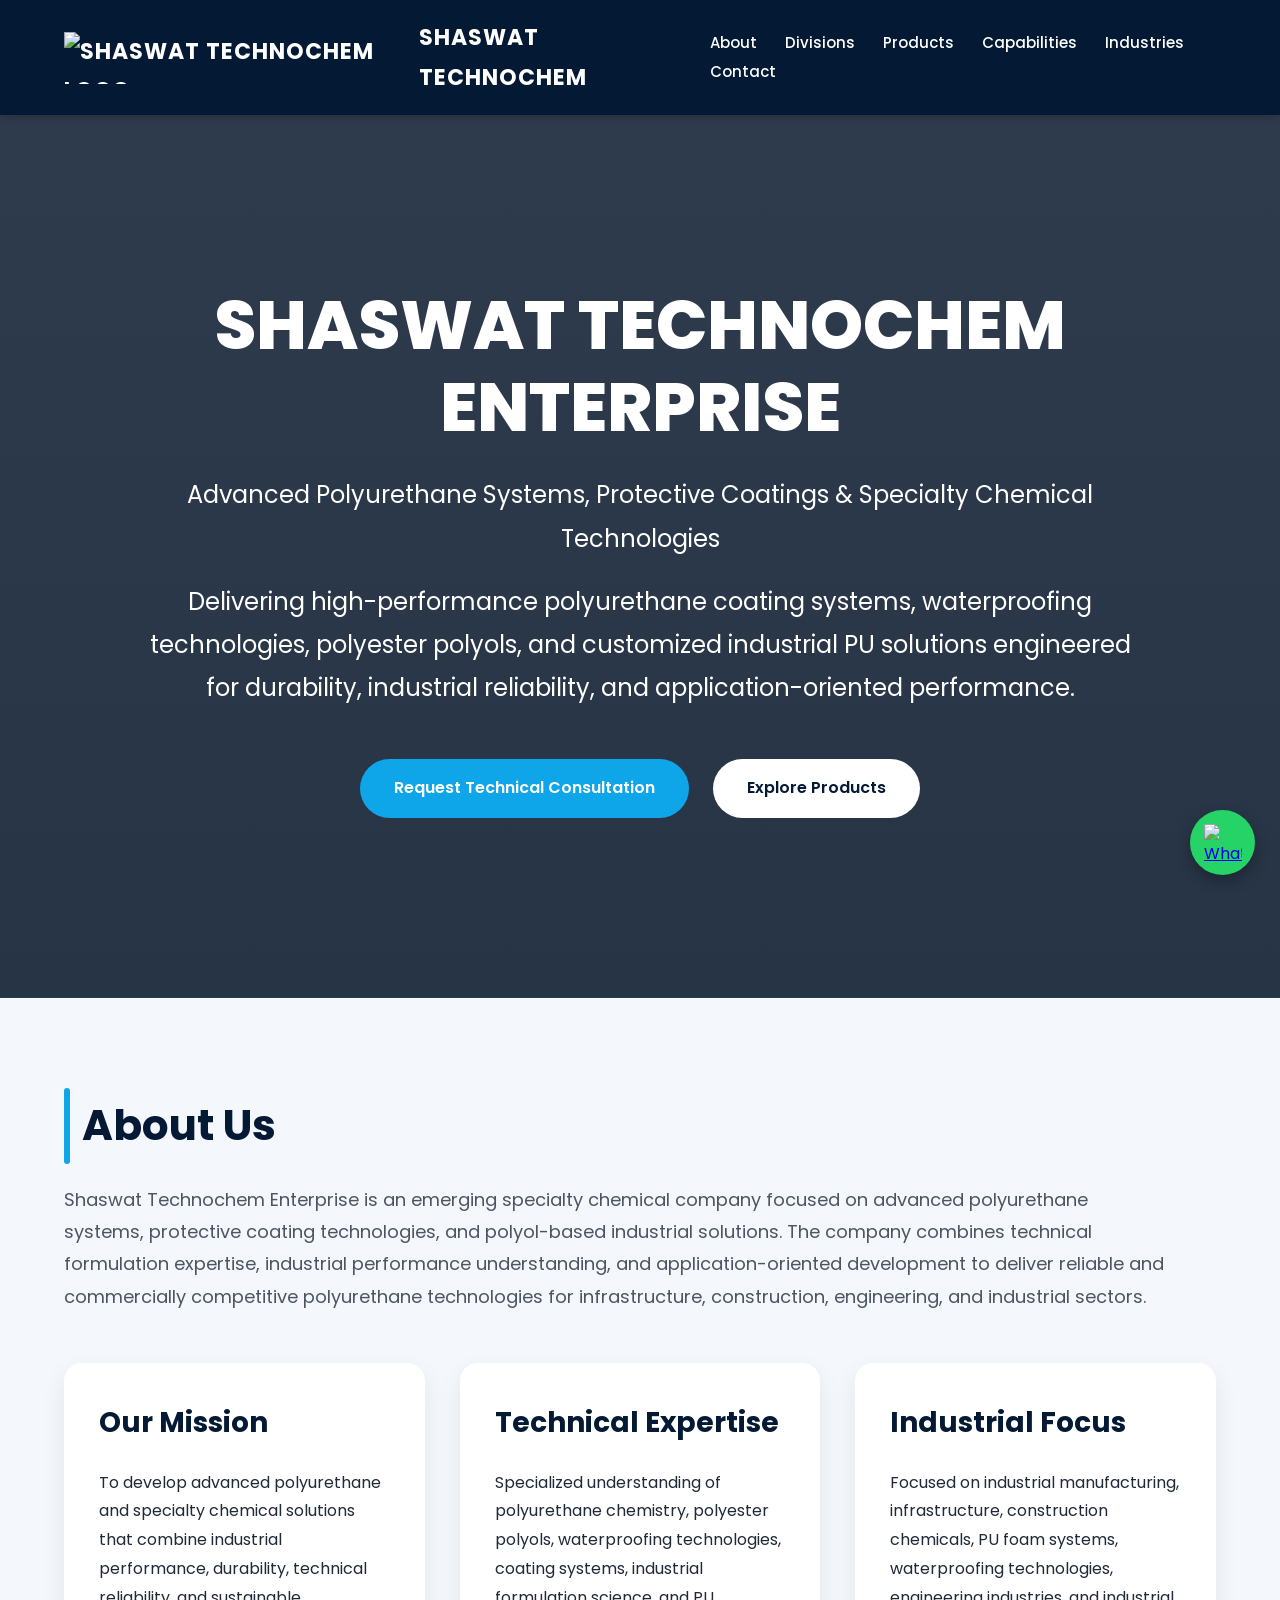
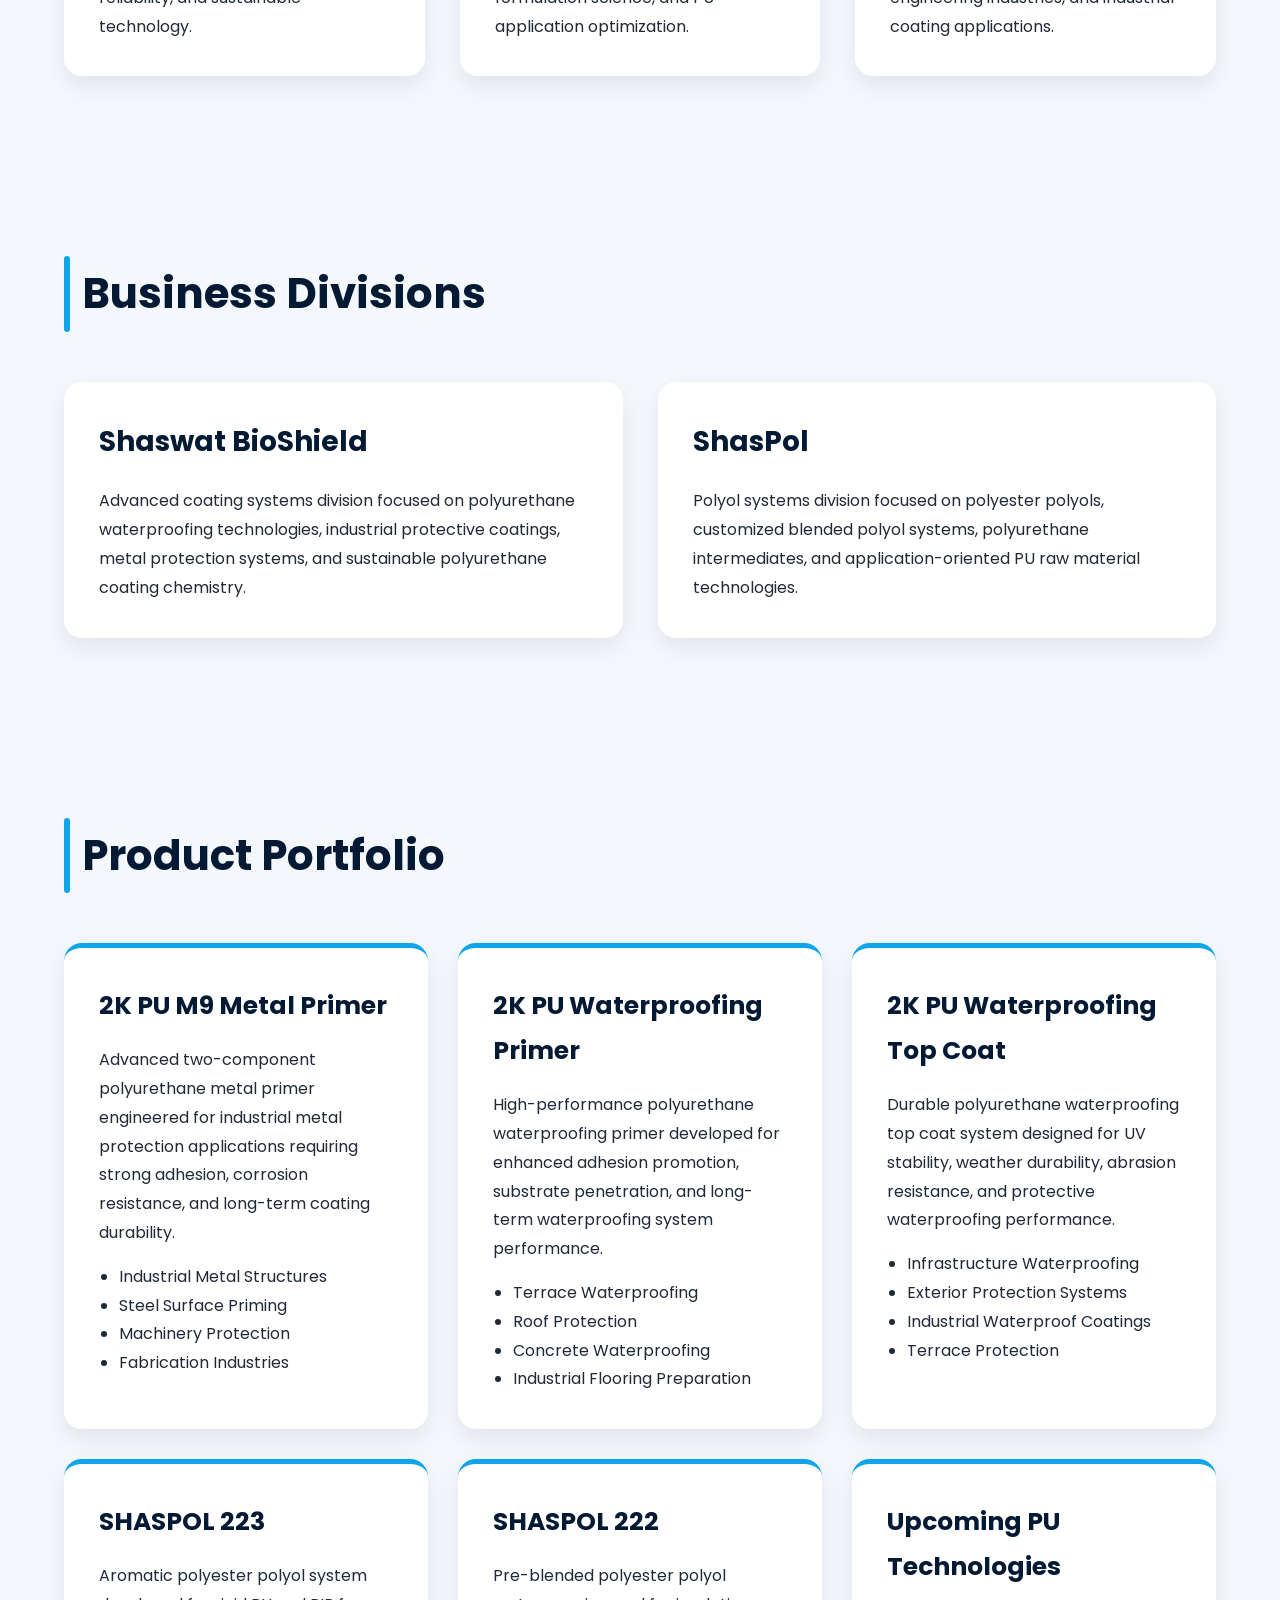
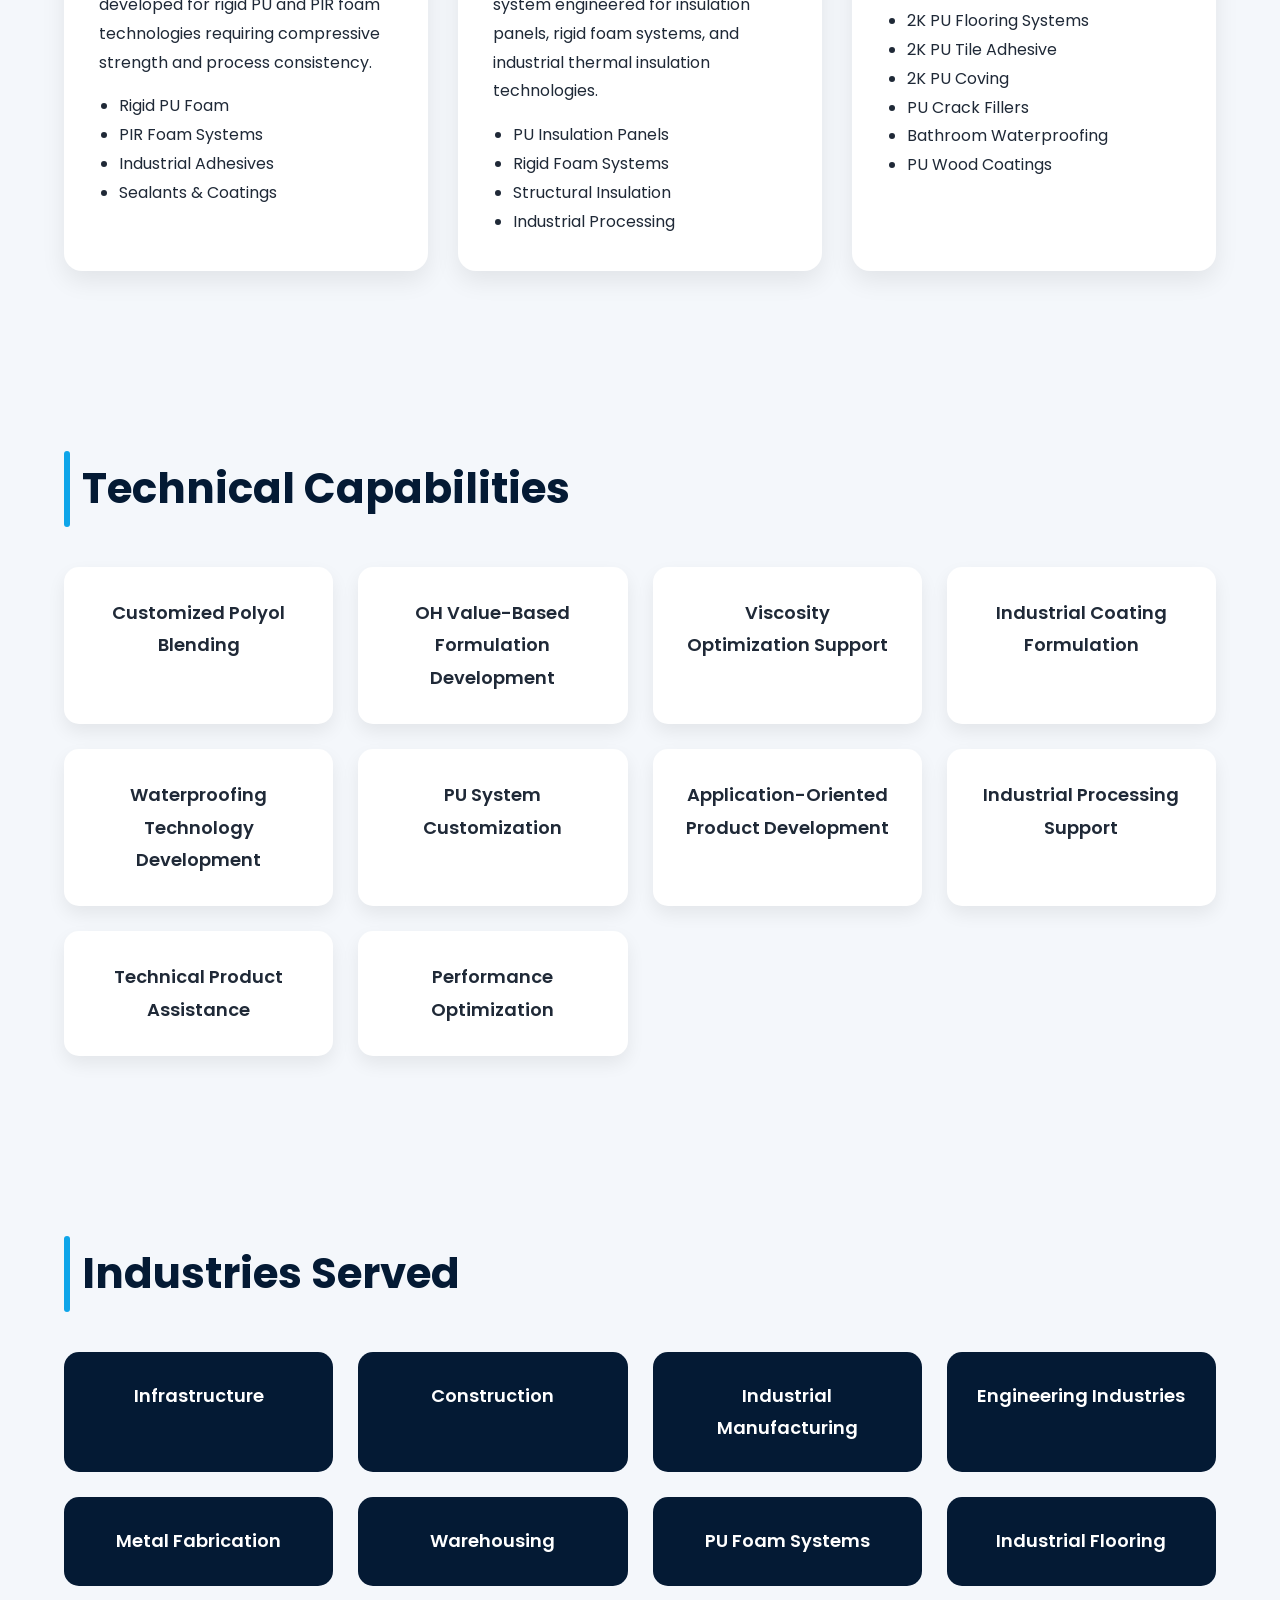
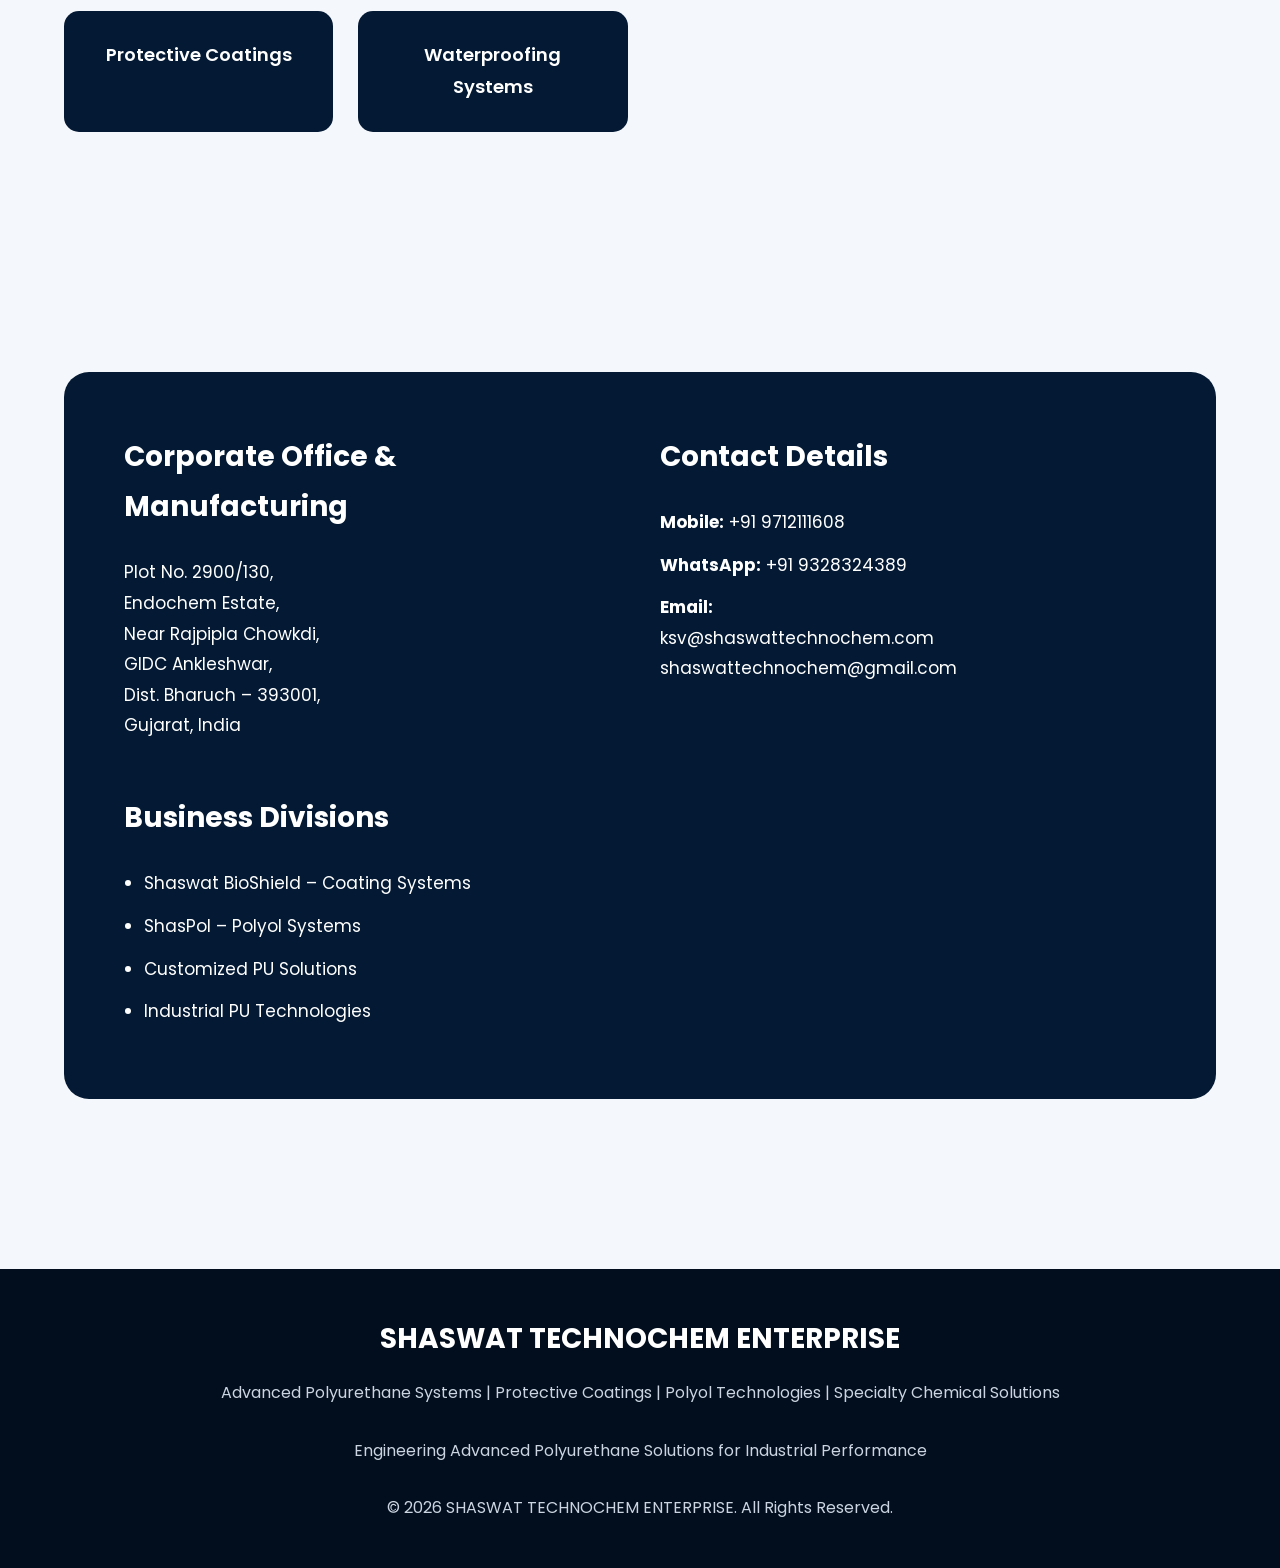
==== commit 9cd25d97: "index.html" ====
--- a/index.html
+++ b/index.html
@@ -54,10 +54,19 @@
 }
 
 .logo{
+display:flex;
+align-items:center;
+gap:12px;
 color:#fff;
-font-size:24px;
+font-size:22px;
 font-weight:700;
 letter-spacing:1px;
+}
+
+.logo-img{
+height:52px;
+width:auto;
+object-fit:contain;
 }
 
 nav ul{
@@ -314,6 +323,31 @@
 color:#cbd5e1;
 }
 
+.whatsapp-float{
+position:fixed;
+width:65px;
+height:65px;
+bottom:25px;
+right:25px;
+background:#25d366;
+border-radius:50%;
+display:flex;
+justify-content:center;
+align-items:center;
+box-shadow:0 6px 15px rgba(0,0,0,0.3);
+z-index:1000;
+transition:0.3s;
+}
+
+.whatsapp-float:hover{
+transform:scale(1.1);
+}
+
+.whatsapp-float img{
+width:38px;
+height:38px;
+}
+  
 @media(max-width:768px){
 
 .hero{
@@ -364,7 +398,11 @@
 <div class="container nav-container">
 
 <div class="logo">
-SHASWAT TECHNOCHEM
+
+<img src="logo.png" alt="SHASWAT TECHNOCHEM LOGO" class="logo-img">
+
+<span>SHASWAT TECHNOCHEM</span>
+
 </div>
 
 <ul>
@@ -803,5 +841,10 @@
 
 </footer>
 
+  <a href="https://wa.me/919328324389" class="whatsapp-float" target="_blank">
+
+<img src="https://cdn-icons-png.flaticon.com/512/733/733585.png" alt="WhatsApp">
+
+</a>
 </body>
 </html>
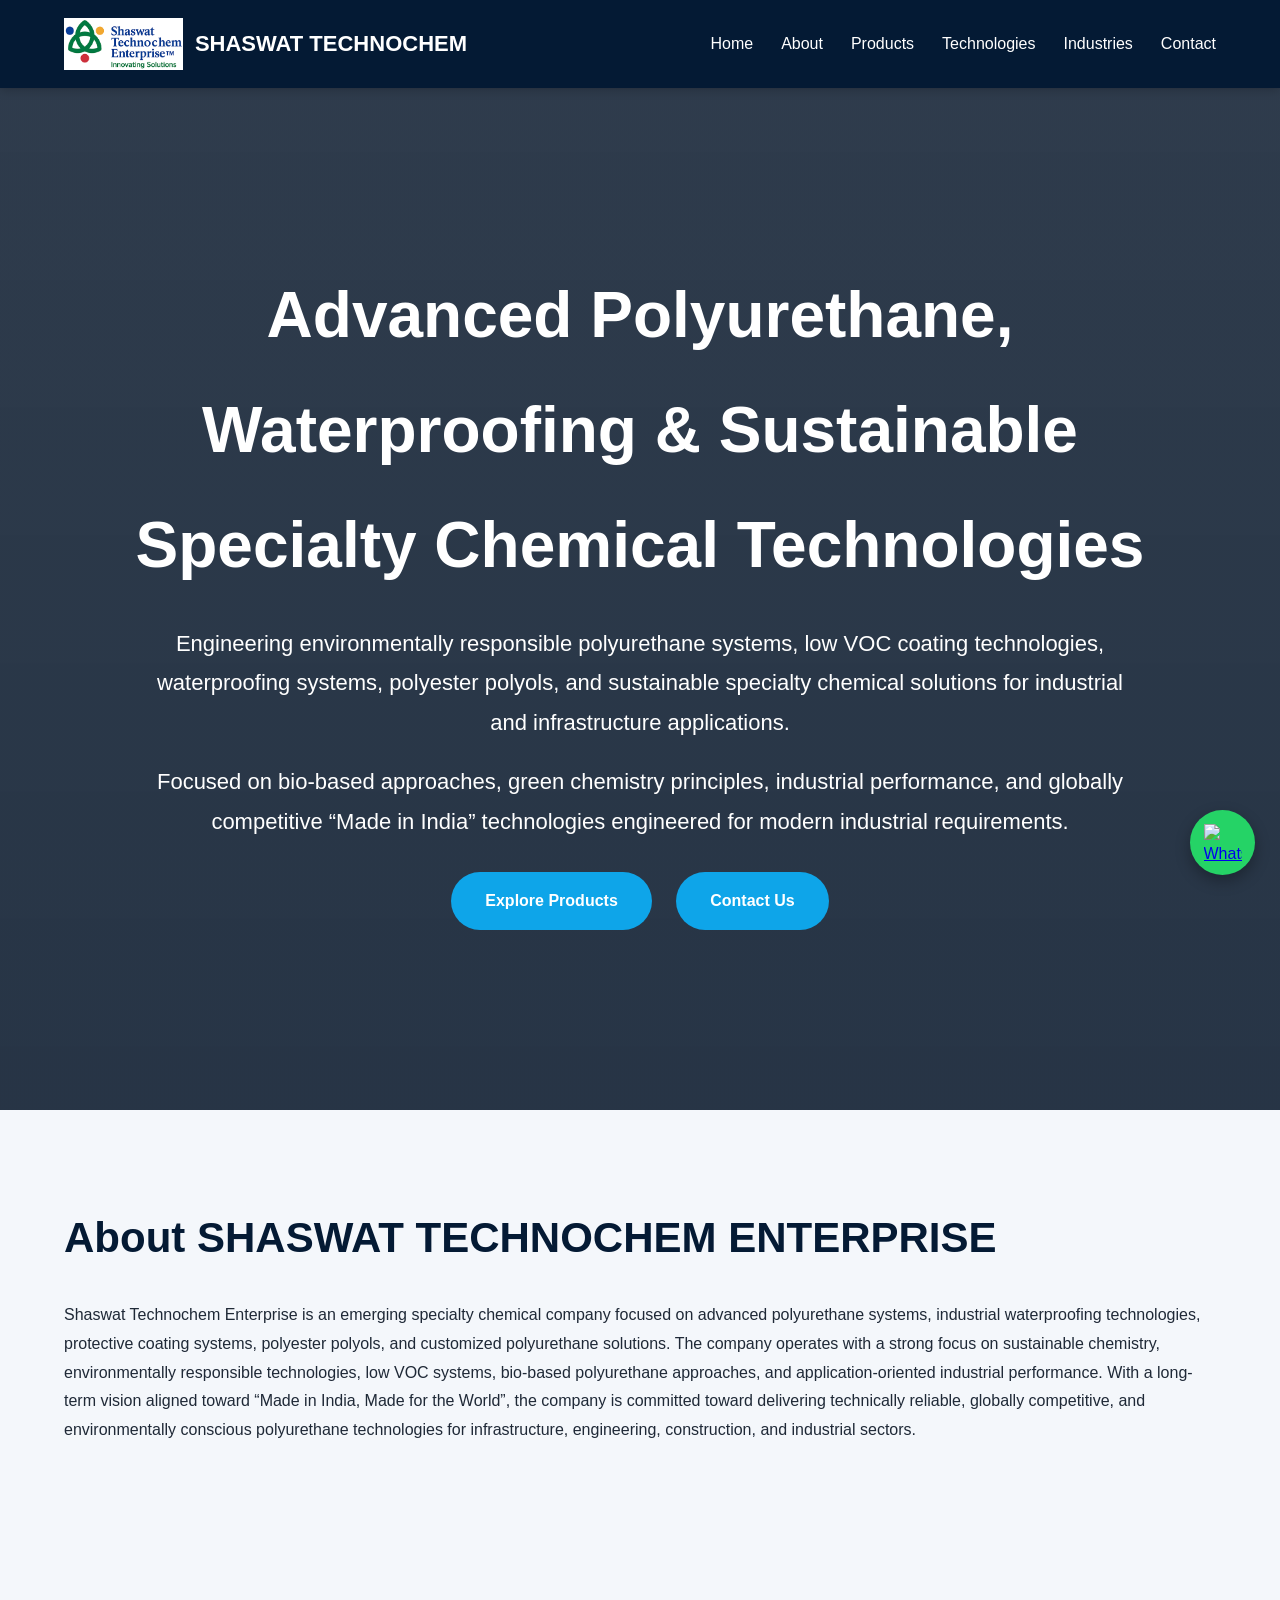
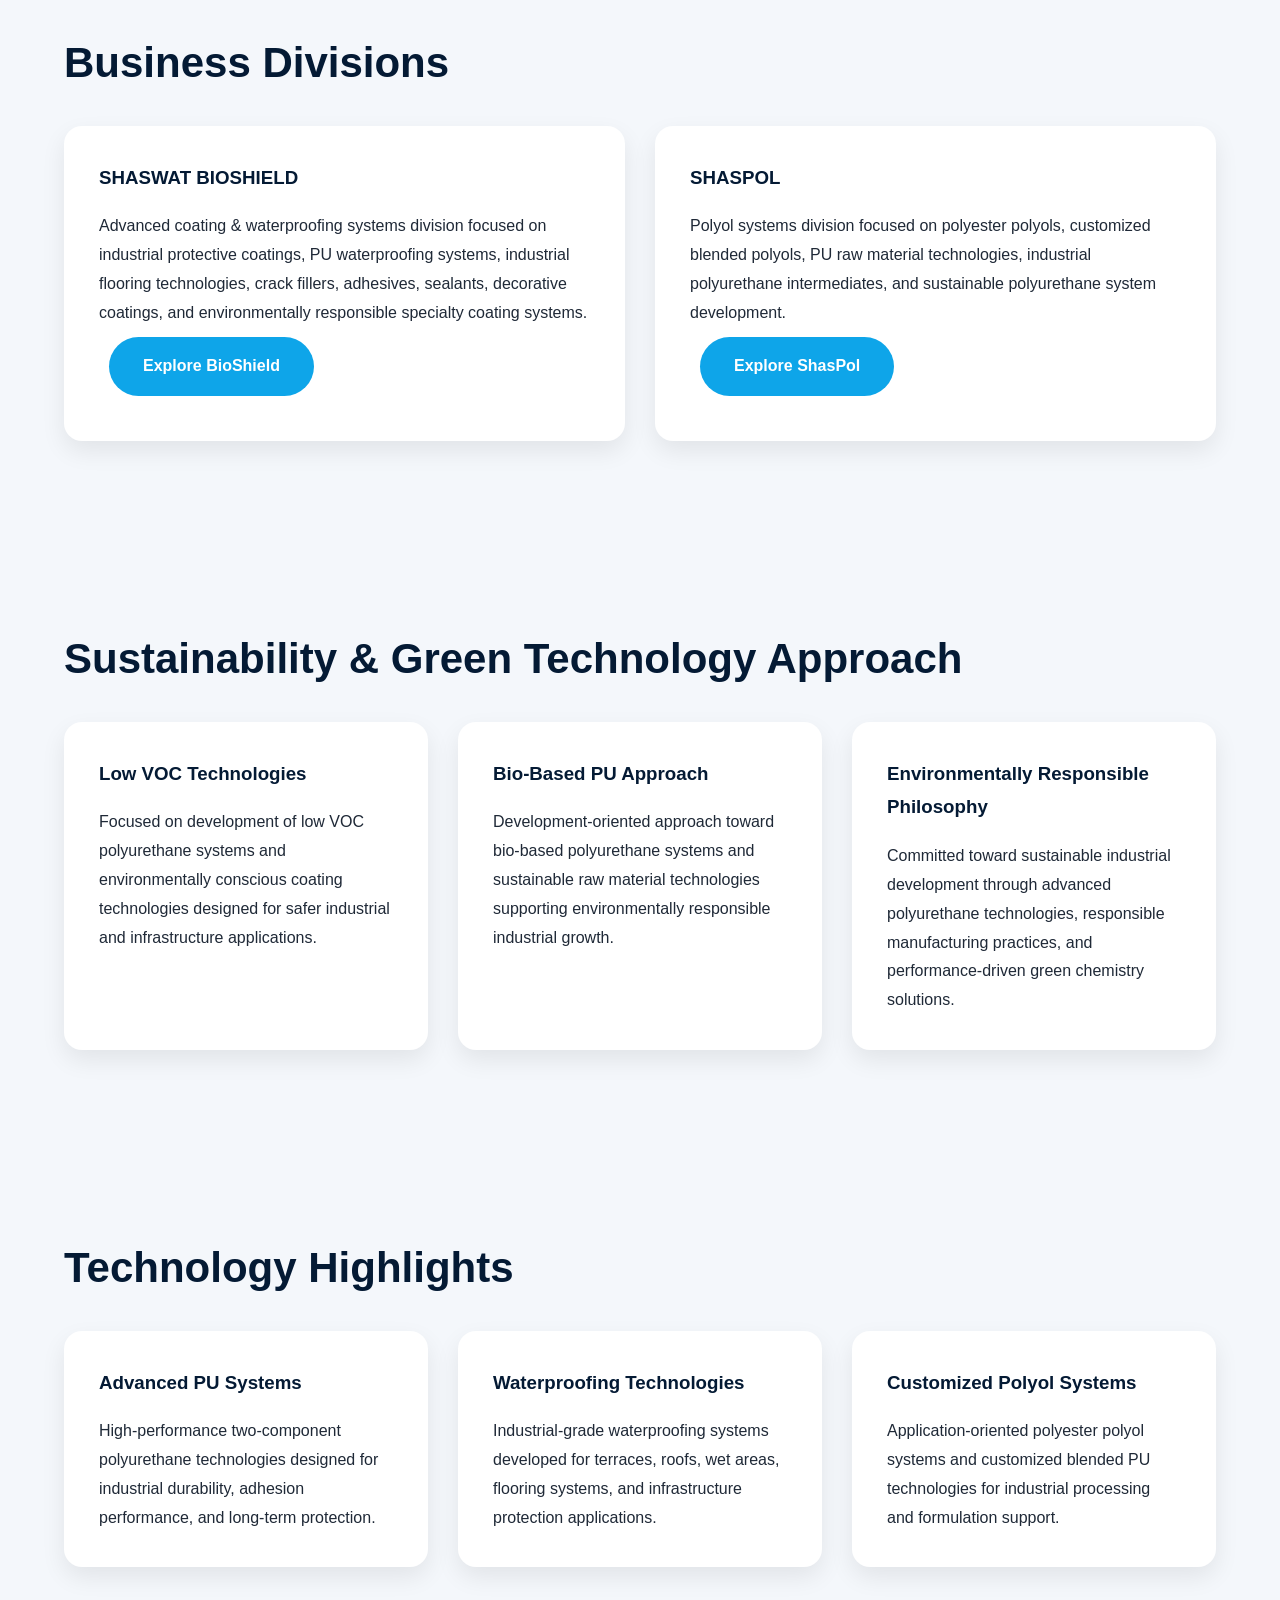
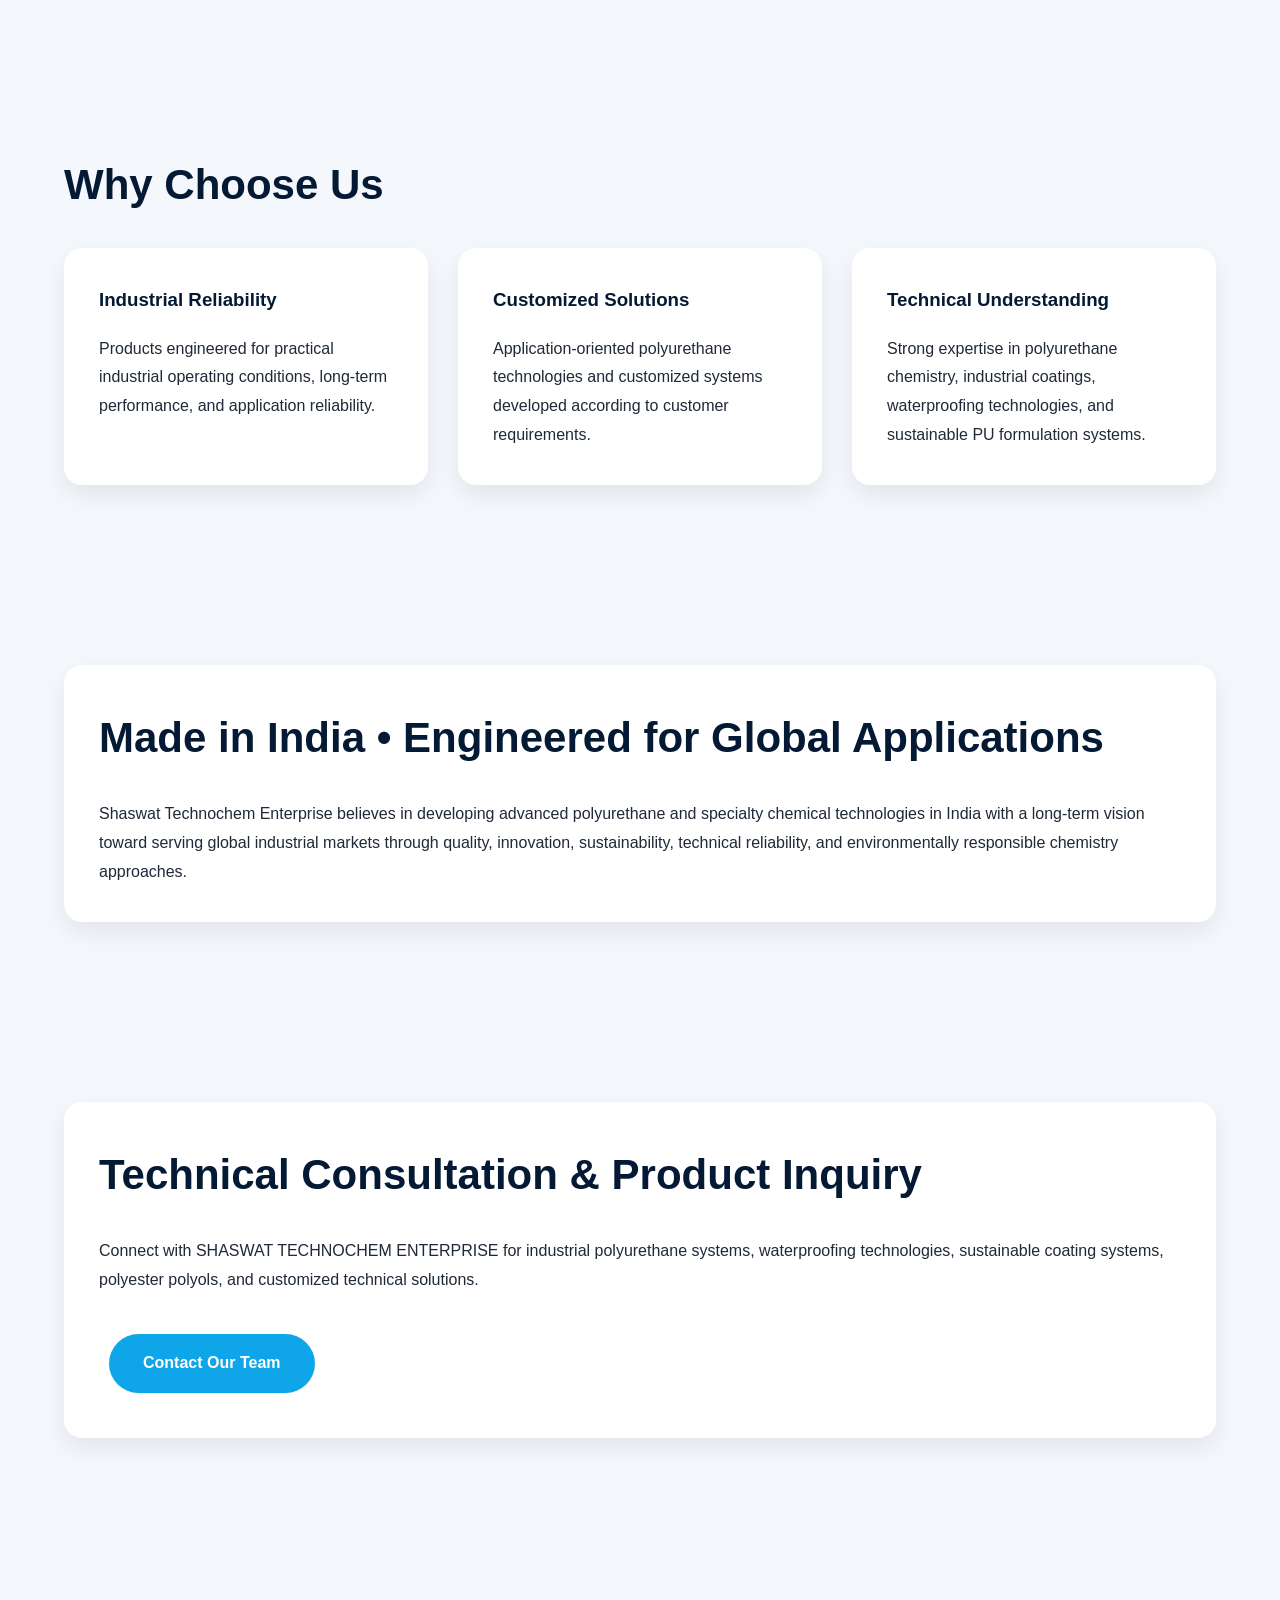
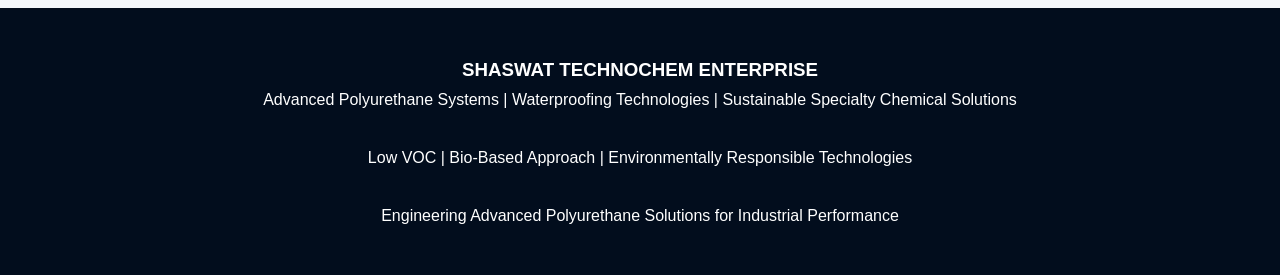
==== commit 7fdff428: "Update index.html" ====
--- a/index.html
+++ b/index.html
@@ -1,392 +1,24 @@
 <!DOCTYPE html>
 <html lang="en">
+
 <head>
 
 <meta charset="UTF-8">
+
 <meta name="viewport" content="width=device-width, initial-scale=1.0">
 
 <title>SHASWAT TECHNOCHEM ENTERPRISE</title>
 
-<meta name="description" content="Advanced Polyurethane & Specialty Chemical Solutions">
+<meta name="description" content="Advanced Polyurethane, Waterproofing & Specialty Chemical Technologies">
+
+<link rel="stylesheet" href="style.css">
 
 <link rel="preconnect" href="https://fonts.googleapis.com">
+
 <link rel="preconnect" href="https://fonts.gstatic.com" crossorigin>
 
 <link href="https://fonts.googleapis.com/css2?family=Poppins:wght@300;400;500;600;700;800&display=swap" rel="stylesheet">
 
-<style>
-
-*{
-margin:0;
-padding:0;
-box-sizing:border-box;
-scroll-behavior:smooth;
-}
-
-body{
-font-family:'Poppins',sans-serif;
-background:#f4f7fb;
-color:#1f2937;
-line-height:1.8;
-}
-
-.container{
-width:90%;
-max-width:1400px;
-margin:auto;
-}
-
-/* NAVBAR */
-
-nav{
-background:#041a34;
-position:sticky;
-top:0;
-z-index:1000;
-box-shadow:0 2px 10px rgba(0,0,0,0.2);
-}
-
-.nav-container{
-display:flex;
-justify-content:space-between;
-align-items:center;
-padding:18px 0;
-}
-
-.logo{
-display:flex;
-align-items:center;
-gap:12px;
-color:#fff;
-font-size:22px;
-font-weight:700;
-letter-spacing:1px;
-}
-
-.logo-img{
-height:52px;
-width:auto;
-object-fit:contain;
-}
-
-nav ul{
-display:flex;
-list-style:none;
-flex-wrap:wrap;
-}
-
-nav ul li{
-margin-left:28px;
-}
-
-nav ul li a{
-color:white;
-text-decoration:none;
-font-weight:500;
-transition:0.3s;
-font-size:15px;
-}
-
-nav ul li a:hover{
-color:#38bdf8;
-}
-
-/* HERO */
-
-.hero{
-background:
-linear-gradient(rgba(3,18,38,0.82),rgba(3,18,38,0.85)),
-url('https://images.unsplash.com/photo-1565043589221-1a6fd9ae45c7?q=80&w=1600&auto=format&fit=crop');
-
-background-size:cover;
-background-position:center;
-color:white;
-padding:170px 20px;
-text-align:center;
-}
-
-.hero h1{
-font-size:68px;
-font-weight:800;
-line-height:1.2;
-margin-bottom:25px;
-}
-
-.hero p{
-font-size:24px;
-max-width:1000px;
-margin:auto;
-margin-bottom:20px;
-}
-
-.hero-buttons{
-margin-top:40px;
-}
-
-.btn{
-display:inline-block;
-padding:15px 34px;
-margin:10px;
-text-decoration:none;
-border-radius:50px;
-font-weight:600;
-transition:0.3s;
-}
-
-.btn-primary{
-background:#0ea5e9;
-color:white;
-}
-
-.btn-primary:hover{
-background:#0284c7;
-transform:translateY(-3px);
-}
-
-.btn-secondary{
-background:white;
-color:#041a34;
-}
-
-.btn-secondary:hover{
-background:#e5e7eb;
-transform:translateY(-3px);
-}
-
-/* SECTIONS */
-
-section{
-padding:90px 0;
-}
-
-.section-title{
-font-size:42px;
-font-weight:700;
-color:#041a34;
-margin-bottom:20px;
-position:relative;
-padding-left:18px;
-}
-
-.section-title::before{
-content:'';
-position:absolute;
-left:0;
-top:0;
-height:100%;
-width:6px;
-background:#0ea5e9;
-border-radius:10px;
-}
-
-.section-subtitle{
-font-size:18px;
-color:#4b5563;
-margin-bottom:40px;
-max-width:1100px;
-}
-
-.about-grid{
-display:grid;
-grid-template-columns:repeat(auto-fit,minmax(350px,1fr));
-gap:35px;
-margin-top:50px;
-}
-
-.info-card{
-background:white;
-padding:35px;
-border-radius:18px;
-box-shadow:0 10px 25px rgba(0,0,0,0.08);
-transition:0.3s;
-}
-
-.info-card:hover{
-transform:translateY(-6px);
-}
-
-.info-card h3{
-font-size:28px;
-margin-bottom:20px;
-color:#041a34;
-}
-
-.product-grid{
-display:grid;
-grid-template-columns:repeat(auto-fit,minmax(320px,1fr));
-gap:30px;
-margin-top:50px;
-}
-
-.product-card{
-background:white;
-padding:35px;
-border-radius:18px;
-box-shadow:0 10px 25px rgba(0,0,0,0.08);
-transition:0.3s;
-border-top:5px solid #0ea5e9;
-}
-
-.product-card:hover{
-transform:translateY(-6px);
-}
-
-.product-card h3{
-font-size:25px;
-margin-bottom:18px;
-color:#041a34;
-}
-
-.product-card ul{
-padding-left:20px;
-margin-top:15px;
-}
-
-.features-grid{
-display:grid;
-grid-template-columns:repeat(auto-fit,minmax(250px,1fr));
-gap:25px;
-margin-top:40px;
-}
-
-.feature-box{
-background:white;
-padding:30px;
-text-align:center;
-border-radius:15px;
-box-shadow:0 8px 18px rgba(0,0,0,0.07);
-font-weight:600;
-font-size:18px;
-}
-
-.industry-grid{
-display:grid;
-grid-template-columns:repeat(auto-fit,minmax(240px,1fr));
-gap:25px;
-margin-top:40px;
-}
-
-.industry-card{
-background:#041a34;
-color:white;
-padding:28px;
-border-radius:15px;
-text-align:center;
-font-size:18px;
-font-weight:600;
-}
-
-.contact-section{
-background:#041a34;
-color:white;
-border-radius:25px;
-padding:60px;
-margin-top:60px;
-}
-
-.contact-grid{
-display:grid;
-grid-template-columns:repeat(auto-fit,minmax(320px,1fr));
-gap:40px;
-}
-
-.contact-box h3{
-font-size:28px;
-margin-bottom:25px;
-}
-
-.contact-box p,
-.contact-box li{
-font-size:17px;
-margin-bottom:12px;
-}
-
-.contact-box ul{
-padding-left:20px;
-}
-
-footer{
-background:#020d1d;
-color:white;
-text-align:center;
-padding:45px 20px;
-margin-top:80px;
-}
-
-footer h3{
-font-size:28px;
-margin-bottom:15px;
-}
-
-footer p{
-font-size:16px;
-color:#cbd5e1;
-}
-
-.whatsapp-float{
-position:fixed;
-width:65px;
-height:65px;
-bottom:25px;
-right:25px;
-background:#25d366;
-border-radius:50%;
-display:flex;
-justify-content:center;
-align-items:center;
-box-shadow:0 6px 15px rgba(0,0,0,0.3);
-z-index:1000;
-transition:0.3s;
-}
-
-.whatsapp-float:hover{
-transform:scale(1.1);
-}
-
-.whatsapp-float img{
-width:38px;
-height:38px;
-}
-  
-@media(max-width:768px){
-
-.hero{
-padding:120px 20px;
-}
-
-.hero h1{
-font-size:42px;
-}
-
-.hero p{
-font-size:18px;
-}
-
-.section-title{
-font-size:32px;
-}
-
-.nav-container{
-flex-direction:column;
-}
-
-nav ul{
-justify-content:center;
-margin-top:15px;
-}
-
-nav ul li{
-margin:8px 12px;
-}
-
-.contact-section{
-padding:40px 25px;
-}
-
-}
-
-</style>
-
 </head>
 
 <body>
@@ -407,12 +39,17 @@
 
 <ul>
 
-<li><a href="#about">About</a></li>
-<li><a href="#divisions">Divisions</a></li>
-<li><a href="#products">Products</a></li>
-<li><a href="#capabilities">Capabilities</a></li>
-<li><a href="#industries">Industries</a></li>
-<li><a href="#contact">Contact</a></li>
+<li><a href="index.html">Home</a></li>
+
+<li><a href="about.html">About</a></li>
+
+<li><a href="products.html">Products</a></li>
+
+<li><a href="technologies.html">Technologies</a></li>
+
+<li><a href="industries.html">Industries</a></li>
+
+<li><a href="contact.html">Contact</a></li>
 
 </ul>
 
@@ -420,431 +57,392 @@
 
 </nav>
 
-<!-- HERO -->
+<!-- HERO SECTION -->
 
 <section class="hero">
 
 <div class="container">
 
 <h1>
+
+Advanced Polyurethane, Waterproofing & Sustainable Specialty Chemical Technologies
+
+</h1>
+
+<p>
+
+Engineering environmentally responsible polyurethane systems, low VOC coating technologies, waterproofing systems, polyester polyols, and sustainable specialty chemical solutions for industrial and infrastructure applications.
+
+</p>
+
+<p>
+
+Focused on bio-based approaches, green chemistry principles, industrial performance, and globally competitive “Made in India” technologies engineered for modern industrial requirements.
+
+</p>
+
+<div class="hero-buttons">
+
+<a href="products.html" class="btn">
+Explore Products
+</a>
+
+<a href="contact.html" class="btn">
+Contact Us
+</a>
+
+</div>
+
+</div>
+
+</section>
+
+<!-- COMPANY OVERVIEW -->
+
+<section>
+
+<div class="container">
+
+<h2 class="section-title">
+About SHASWAT TECHNOCHEM ENTERPRISE
+</h2>
+
+<p>
+
+Shaswat Technochem Enterprise is an emerging specialty chemical company focused on advanced polyurethane systems, industrial waterproofing technologies, protective coating systems, polyester polyols, and customized polyurethane solutions.
+
+The company operates with a strong focus on sustainable chemistry, environmentally responsible technologies, low VOC systems, bio-based polyurethane approaches, and application-oriented industrial performance.
+
+With a long-term vision aligned toward “Made in India, Made for the World”, the company is committed toward delivering technically reliable, globally competitive, and environmentally conscious polyurethane technologies for infrastructure, engineering, construction, and industrial sectors.
+
+</p>
+
+</div>
+
+</section>
+
+<!-- BUSINESS DIVISIONS -->
+
+<section>
+
+<div class="container">
+
+<h2 class="section-title">
+Business Divisions
+</h2>
+
+<div class="card-grid">
+
+<div class="card">
+
+<h3>
+SHASWAT BIOSHIELD
+</h3>
+
+<p>
+
+Advanced coating & waterproofing systems division focused on industrial protective coatings, PU waterproofing systems, industrial flooring technologies, crack fillers, adhesives, sealants, decorative coatings, and environmentally responsible specialty coating systems.
+
+</p>
+
+<a href="bioshield.html" class="btn">
+Explore BioShield
+</a>
+
+</div>
+
+<div class="card">
+
+<h3>
+SHASPOL
+</h3>
+
+<p>
+
+Polyol systems division focused on polyester polyols, customized blended polyols, PU raw material technologies, industrial polyurethane intermediates, and sustainable polyurethane system development.
+
+</p>
+
+<a href="shaspol.html" class="btn">
+Explore ShasPol
+</a>
+
+</div>
+
+</div>
+
+</div>
+
+</section>
+
+<!-- SUSTAINABILITY -->
+
+<section>
+
+<div class="container">
+
+<h2 class="section-title">
+Sustainability & Green Technology Approach
+</h2>
+
+<div class="card-grid">
+
+<div class="card">
+
+<h3>
+Low VOC Technologies
+</h3>
+
+<p>
+
+Focused on development of low VOC polyurethane systems and environmentally conscious coating technologies designed for safer industrial and infrastructure applications.
+
+</p>
+
+</div>
+
+<div class="card">
+
+<h3>
+Bio-Based PU Approach
+</h3>
+
+<p>
+
+Development-oriented approach toward bio-based polyurethane systems and sustainable raw material technologies supporting environmentally responsible industrial growth.
+
+</p>
+
+</div>
+
+<div class="card">
+
+<h3>
+Environmentally Responsible Philosophy
+</h3>
+
+<p>
+
+Committed toward sustainable industrial development through advanced polyurethane technologies, responsible manufacturing practices, and performance-driven green chemistry solutions.
+
+</p>
+
+</div>
+
+</div>
+
+</div>
+
+</section>
+
+<!-- TECHNOLOGY HIGHLIGHTS -->
+
+<section>
+
+<div class="container">
+
+<h2 class="section-title">
+Technology Highlights
+</h2>
+
+<div class="card-grid">
+
+<div class="card">
+
+<h3>
+Advanced PU Systems
+</h3>
+
+<p>
+
+High-performance two-component polyurethane technologies designed for industrial durability, adhesion performance, and long-term protection.
+
+</p>
+
+</div>
+
+<div class="card">
+
+<h3>
+Waterproofing Technologies
+</h3>
+
+<p>
+
+Industrial-grade waterproofing systems developed for terraces, roofs, wet areas, flooring systems, and infrastructure protection applications.
+
+</p>
+
+</div>
+
+<div class="card">
+
+<h3>
+Customized Polyol Systems
+</h3>
+
+<p>
+
+Application-oriented polyester polyol systems and customized blended PU technologies for industrial processing and formulation support.
+
+</p>
+
+</div>
+
+</div>
+
+</div>
+
+</section>
+
+<!-- WHY CHOOSE US -->
+
+<section>
+
+<div class="container">
+
+<h2 class="section-title">
+Why Choose Us
+</h2>
+
+<div class="card-grid">
+
+<div class="card">
+
+<h3>
+Industrial Reliability
+</h3>
+
+<p>
+
+Products engineered for practical industrial operating conditions, long-term performance, and application reliability.
+
+</p>
+
+</div>
+
+<div class="card">
+
+<h3>
+Customized Solutions
+</h3>
+
+<p>
+
+Application-oriented polyurethane technologies and customized systems developed according to customer requirements.
+
+</p>
+
+</div>
+
+<div class="card">
+
+<h3>
+Technical Understanding
+</h3>
+
+<p>
+
+Strong expertise in polyurethane chemistry, industrial coatings, waterproofing technologies, and sustainable PU formulation systems.
+
+</p>
+
+</div>
+
+</div>
+
+</div>
+
+</section>
+
+<!-- MADE IN INDIA -->
+
+<section>
+
+<div class="container">
+
+<div class="card">
+
+<h2 class="section-title">
+Made in India • Engineered for Global Applications
+</h2>
+
+<p>
+
+Shaswat Technochem Enterprise believes in developing advanced polyurethane and specialty chemical technologies in India with a long-term vision toward serving global industrial markets through quality, innovation, sustainability, technical reliability, and environmentally responsible chemistry approaches.
+
+</p>
+
+</div>
+
+</div>
+
+</section>
+
+<!-- CONTACT CTA -->
+
+<section>
+
+<div class="container">
+
+<div class="card">
+
+<h2 class="section-title">
+Technical Consultation & Product Inquiry
+</h2>
+
+<p>
+
+Connect with SHASWAT TECHNOCHEM ENTERPRISE for industrial polyurethane systems, waterproofing technologies, sustainable coating systems, polyester polyols, and customized technical solutions.
+
+</p>
+
+<br>
+
+<a href="contact.html" class="btn">
+Contact Our Team
+</a>
+
+</div>
+
+</div>
+
+</section>
+
+<!-- FOOTER -->
+
+<footer>
+
+<h3>
 SHASWAT TECHNOCHEM ENTERPRISE
-</h1>
-
-<p>
-Advanced Polyurethane Systems, Protective Coatings & Specialty Chemical Technologies
-</p>
-
-<p>
-Delivering high-performance polyurethane coating systems, waterproofing technologies, polyester polyols, and customized industrial PU solutions engineered for durability, industrial reliability, and application-oriented performance.
-</p>
-
-<div class="hero-buttons">
-
-<a href="#contact" class="btn btn-primary">
-Request Technical Consultation
-</a>
-
-<a href="#products" class="btn btn-secondary">
-Explore Products
-</a>
-
-</div>
-
-</div>
-
-</section>
-
-<!-- ABOUT -->
-
-<section id="about">
-
-<div class="container">
-
-<h2 class="section-title">
-About Us
-</h2>
-
-<p class="section-subtitle">
-
-Shaswat Technochem Enterprise is an emerging specialty chemical company focused on advanced polyurethane systems, protective coating technologies, and polyol-based industrial solutions.
-
-The company combines technical formulation expertise, industrial performance understanding, and application-oriented development to deliver reliable and commercially competitive polyurethane technologies for infrastructure, construction, engineering, and industrial sectors.
-
-</p>
-
-<div class="about-grid">
-
-<div class="info-card">
-
-<h3>Our Mission</h3>
-
-<p>
-To develop advanced polyurethane and specialty chemical solutions that combine industrial performance, durability, technical reliability, and sustainable technology.
-</p>
-
-</div>
-
-<div class="info-card">
-
-<h3>Technical Expertise</h3>
-
-<p>
-Specialized understanding of polyurethane chemistry, polyester polyols, waterproofing technologies, coating systems, industrial formulation science, and PU application optimization.
-</p>
-
-</div>
-
-<div class="info-card">
-
-<h3>Industrial Focus</h3>
-
-<p>
-Focused on industrial manufacturing, infrastructure, construction chemicals, PU foam systems, waterproofing technologies, engineering industries, and industrial coating applications.
-</p>
-
-</div>
-
-</div>
-
-</div>
-
-</section>
-
-<!-- DIVISIONS -->
-
-<section id="divisions">
-
-<div class="container">
-
-<h2 class="section-title">
-Business Divisions
-</h2>
-
-<div class="about-grid">
-
-<div class="info-card">
-
-<h3>Shaswat BioShield</h3>
-
-<p>
-Advanced coating systems division focused on polyurethane waterproofing technologies, industrial protective coatings, metal protection systems, and sustainable polyurethane coating chemistry.
-</p>
-
-</div>
-
-<div class="info-card">
-
-<h3>ShasPol</h3>
-
-<p>
-Polyol systems division focused on polyester polyols, customized blended polyol systems, polyurethane intermediates, and application-oriented PU raw material technologies.
-</p>
-
-</div>
-
-</div>
-
-</div>
-
-</section>
-
-<!-- PRODUCTS -->
-
-<section id="products">
-
-<div class="container">
-
-<h2 class="section-title">
-Product Portfolio
-</h2>
-
-<div class="product-grid">
-
-<div class="product-card">
-
-<h3>2K PU M9 Metal Primer</h3>
-
-<p>
-Advanced two-component polyurethane metal primer engineered for industrial metal protection applications requiring strong adhesion, corrosion resistance, and long-term coating durability.
-</p>
-
-<ul>
-
-<li>Industrial Metal Structures</li>
-<li>Steel Surface Priming</li>
-<li>Machinery Protection</li>
-<li>Fabrication Industries</li>
-
-</ul>
-
-</div>
-
-<div class="product-card">
-
-<h3>2K PU Waterproofing Primer</h3>
-
-<p>
-High-performance polyurethane waterproofing primer developed for enhanced adhesion promotion, substrate penetration, and long-term waterproofing system performance.
-</p>
-
-<ul>
-
-<li>Terrace Waterproofing</li>
-<li>Roof Protection</li>
-<li>Concrete Waterproofing</li>
-<li>Industrial Flooring Preparation</li>
-
-</ul>
-
-</div>
-
-<div class="product-card">
-
-<h3>2K PU Waterproofing Top Coat</h3>
-
-<p>
-Durable polyurethane waterproofing top coat system designed for UV stability, weather durability, abrasion resistance, and protective waterproofing performance.
-</p>
-
-<ul>
-
-<li>Infrastructure Waterproofing</li>
-<li>Exterior Protection Systems</li>
-<li>Industrial Waterproof Coatings</li>
-<li>Terrace Protection</li>
-
-</ul>
-
-</div>
-
-<div class="product-card">
-
-<h3>SHASPOL 223</h3>
-
-<p>
-Aromatic polyester polyol system developed for rigid PU and PIR foam technologies requiring compressive strength and process consistency.
-</p>
-
-<ul>
-
-<li>Rigid PU Foam</li>
-<li>PIR Foam Systems</li>
-<li>Industrial Adhesives</li>
-<li>Sealants & Coatings</li>
-
-</ul>
-
-</div>
-
-<div class="product-card">
-
-<h3>SHASPOL 222</h3>
-
-<p>
-Pre-blended polyester polyol system engineered for insulation panels, rigid foam systems, and industrial thermal insulation technologies.
-</p>
-
-<ul>
-
-<li>PU Insulation Panels</li>
-<li>Rigid Foam Systems</li>
-<li>Structural Insulation</li>
-<li>Industrial Processing</li>
-
-</ul>
-
-</div>
-
-<div class="product-card">
-
-<h3>Upcoming PU Technologies</h3>
-
-<ul>
-
-<li>2K PU Flooring Systems</li>
-<li>2K PU Tile Adhesive</li>
-<li>2K PU Coving</li>
-<li>PU Crack Fillers</li>
-<li>Bathroom Waterproofing</li>
-<li>PU Wood Coatings</li>
-
-</ul>
-
-</div>
-
-</div>
-
-</div>
-
-</section>
-
-<!-- CAPABILITIES -->
-
-<section id="capabilities">
-
-<div class="container">
-
-<h2 class="section-title">
-Technical Capabilities
-</h2>
-
-<div class="features-grid">
-
-<div class="feature-box">Customized Polyol Blending</div>
-<div class="feature-box">OH Value-Based Formulation Development</div>
-<div class="feature-box">Viscosity Optimization Support</div>
-<div class="feature-box">Industrial Coating Formulation</div>
-<div class="feature-box">Waterproofing Technology Development</div>
-<div class="feature-box">PU System Customization</div>
-<div class="feature-box">Application-Oriented Product Development</div>
-<div class="feature-box">Industrial Processing Support</div>
-<div class="feature-box">Technical Product Assistance</div>
-<div class="feature-box">Performance Optimization</div>
-
-</div>
-
-</div>
-
-</section>
-
-<!-- INDUSTRIES -->
-
-<section id="industries">
-
-<div class="container">
-
-<h2 class="section-title">
-Industries Served
-</h2>
-
-<div class="industry-grid">
-
-<div class="industry-card">Infrastructure</div>
-<div class="industry-card">Construction</div>
-<div class="industry-card">Industrial Manufacturing</div>
-<div class="industry-card">Engineering Industries</div>
-<div class="industry-card">Metal Fabrication</div>
-<div class="industry-card">Warehousing</div>
-<div class="industry-card">PU Foam Systems</div>
-<div class="industry-card">Industrial Flooring</div>
-<div class="industry-card">Protective Coatings</div>
-<div class="industry-card">Waterproofing Systems</div>
-
-</div>
-
-</div>
-
-</section>
-
-<!-- CONTACT -->
-
-<section id="contact">
-
-<div class="container">
-
-<div class="contact-section">
-
-<div class="contact-grid">
-
-<div class="contact-box">
-
-<h3>
-Corporate Office & Manufacturing
-</h3>
-
-<p>
-
-Plot No. 2900/130,<br>
-Endochem Estate,<br>
-Near Rajpipla Chowkdi,<br>
-GIDC Ankleshwar,<br>
-Dist. Bharuch – 393001,<br>
-Gujarat, India
-
-</p>
-
-</div>
-
-<div class="contact-box">
-
-<h3>
-Contact Details
-</h3>
-
-<p>
-<strong>Mobile:</strong> +91 9712111608
-</p>
-
-<p>
-<strong>WhatsApp:</strong> +91 9328324389
-</p>
-
-<p>
-<strong>Email:</strong><br>
-
-ksv@shaswattechnochem.com<br>
-
-shaswattechnochem@gmail.com
-
-</p>
-
-</div>
-
-<div class="contact-box">
-
-<h3>
-Business Divisions
-</h3>
-
-<ul>
-
-<li>Shaswat BioShield – Coating Systems</li>
-<li>ShasPol – Polyol Systems</li>
-<li>Customized PU Solutions</li>
-<li>Industrial PU Technologies</li>
-
-</ul>
-
-</div>
-
-</div>
-
-</div>
-
-</div>
-
-</section>
-
-<!-- FOOTER -->
-
-<footer>
-
-<h3>
-SHASWAT TECHNOCHEM ENTERPRISE
-</h3>
-
-<p>
-Advanced Polyurethane Systems | Protective Coatings | Polyol Technologies | Specialty Chemical Solutions
+</h3>
+
+<p>
+Advanced Polyurethane Systems | Waterproofing Technologies | Sustainable Specialty Chemical Solutions
 </p>
 
 <br>
 
 <p>
+Low VOC | Bio-Based Approach | Environmentally Responsible Technologies
+</p>
+
+<br>
+
+<p>
 Engineering Advanced Polyurethane Solutions for Industrial Performance
 </p>
 
-<br>
-
-<p>
-© 2026 SHASWAT TECHNOCHEM ENTERPRISE. All Rights Reserved.
-</p>
-
 </footer>
 
-  <a href="https://wa.me/919328324389" class="whatsapp-float" target="_blank">
+<!-- WHATSAPP FLOATING BUTTON -->
+
+<a href="https://wa.me/919328324389" class="whatsapp-float" target="_blank">
 
 <img src="https://cdn-icons-png.flaticon.com/512/733/733585.png" alt="WhatsApp">
 
 </a>
+
 </body>
+
 </html>
--- a/style.css
+++ b/style.css
@@ -0,0 +1,195 @@
+*{
+margin:0;
+padding:0;
+box-sizing:border-box;
+scroll-behavior:smooth;
+}
+
+body{
+font-family:Arial,sans-serif;
+background:#f4f7fb;
+color:#1f2937;
+line-height:1.8;
+}
+
+.container{
+width:90%;
+max-width:1400px;
+margin:auto;
+}
+
+nav{
+background:#041a34;
+position:sticky;
+top:0;
+z-index:1000;
+box-shadow:0 2px 10px rgba(0,0,0,0.2);
+}
+
+.nav-container{
+display:flex;
+justify-content:space-between;
+align-items:center;
+padding:18px 0;
+}
+
+.logo{
+display:flex;
+align-items:center;
+gap:12px;
+color:#fff;
+font-size:22px;
+font-weight:700;
+}
+
+.logo-img{
+height:52px;
+width:auto;
+}
+
+nav ul{
+display:flex;
+list-style:none;
+flex-wrap:wrap;
+}
+
+nav ul li{
+margin-left:28px;
+}
+
+nav ul li a{
+color:white;
+text-decoration:none;
+font-weight:500;
+transition:0.3s;
+}
+
+nav ul li a:hover{
+color:#38bdf8;
+}
+
+.hero{
+background:
+linear-gradient(rgba(3,18,38,0.82),rgba(3,18,38,0.85)),
+url('https://images.unsplash.com/photo-1565043589221-1a6fd9ae45c7?q=80&w=1600&auto=format&fit=crop');
+
+background-size:cover;
+background-position:center;
+color:white;
+padding:170px 20px;
+text-align:center;
+}
+
+.hero h1{
+font-size:64px;
+margin-bottom:20px;
+}
+
+.hero p{
+font-size:22px;
+max-width:1000px;
+margin:auto;
+margin-bottom:20px;
+}
+
+.btn{
+display:inline-block;
+padding:15px 34px;
+margin:10px;
+background:#0ea5e9;
+color:white;
+text-decoration:none;
+border-radius:40px;
+transition:0.3s;
+font-weight:bold;
+}
+
+.btn:hover{
+background:#0284c7;
+}
+
+section{
+padding:90px 0;
+}
+
+.section-title{
+font-size:42px;
+margin-bottom:25px;
+color:#041a34;
+}
+
+.card-grid{
+display:grid;
+grid-template-columns:repeat(auto-fit,minmax(320px,1fr));
+gap:30px;
+}
+
+.card{
+background:white;
+padding:35px;
+border-radius:18px;
+box-shadow:0 10px 25px rgba(0,0,0,0.08);
+transition:0.3s;
+}
+
+.card:hover{
+transform:translateY(-6px);
+}
+
+.card h3{
+margin-bottom:18px;
+color:#041a34;
+}
+
+footer{
+background:#020d1d;
+color:white;
+text-align:center;
+padding:45px 20px;
+margin-top:80px;
+}
+
+.whatsapp-float{
+position:fixed;
+width:65px;
+height:65px;
+bottom:25px;
+right:25px;
+background:#25d366;
+border-radius:50%;
+display:flex;
+justify-content:center;
+align-items:center;
+box-shadow:0 6px 15px rgba(0,0,0,0.3);
+z-index:1000;
+}
+
+.whatsapp-float img{
+width:38px;
+height:38px;
+}
+
+@media(max-width:768px){
+
+.hero h1{
+font-size:42px;
+}
+
+.hero p{
+font-size:18px;
+}
+
+.nav-container{
+flex-direction:column;
+}
+
+nav ul{
+justify-content:center;
+margin-top:15px;
+}
+
+nav ul li{
+margin:8px 12px;
+}
+
+}
